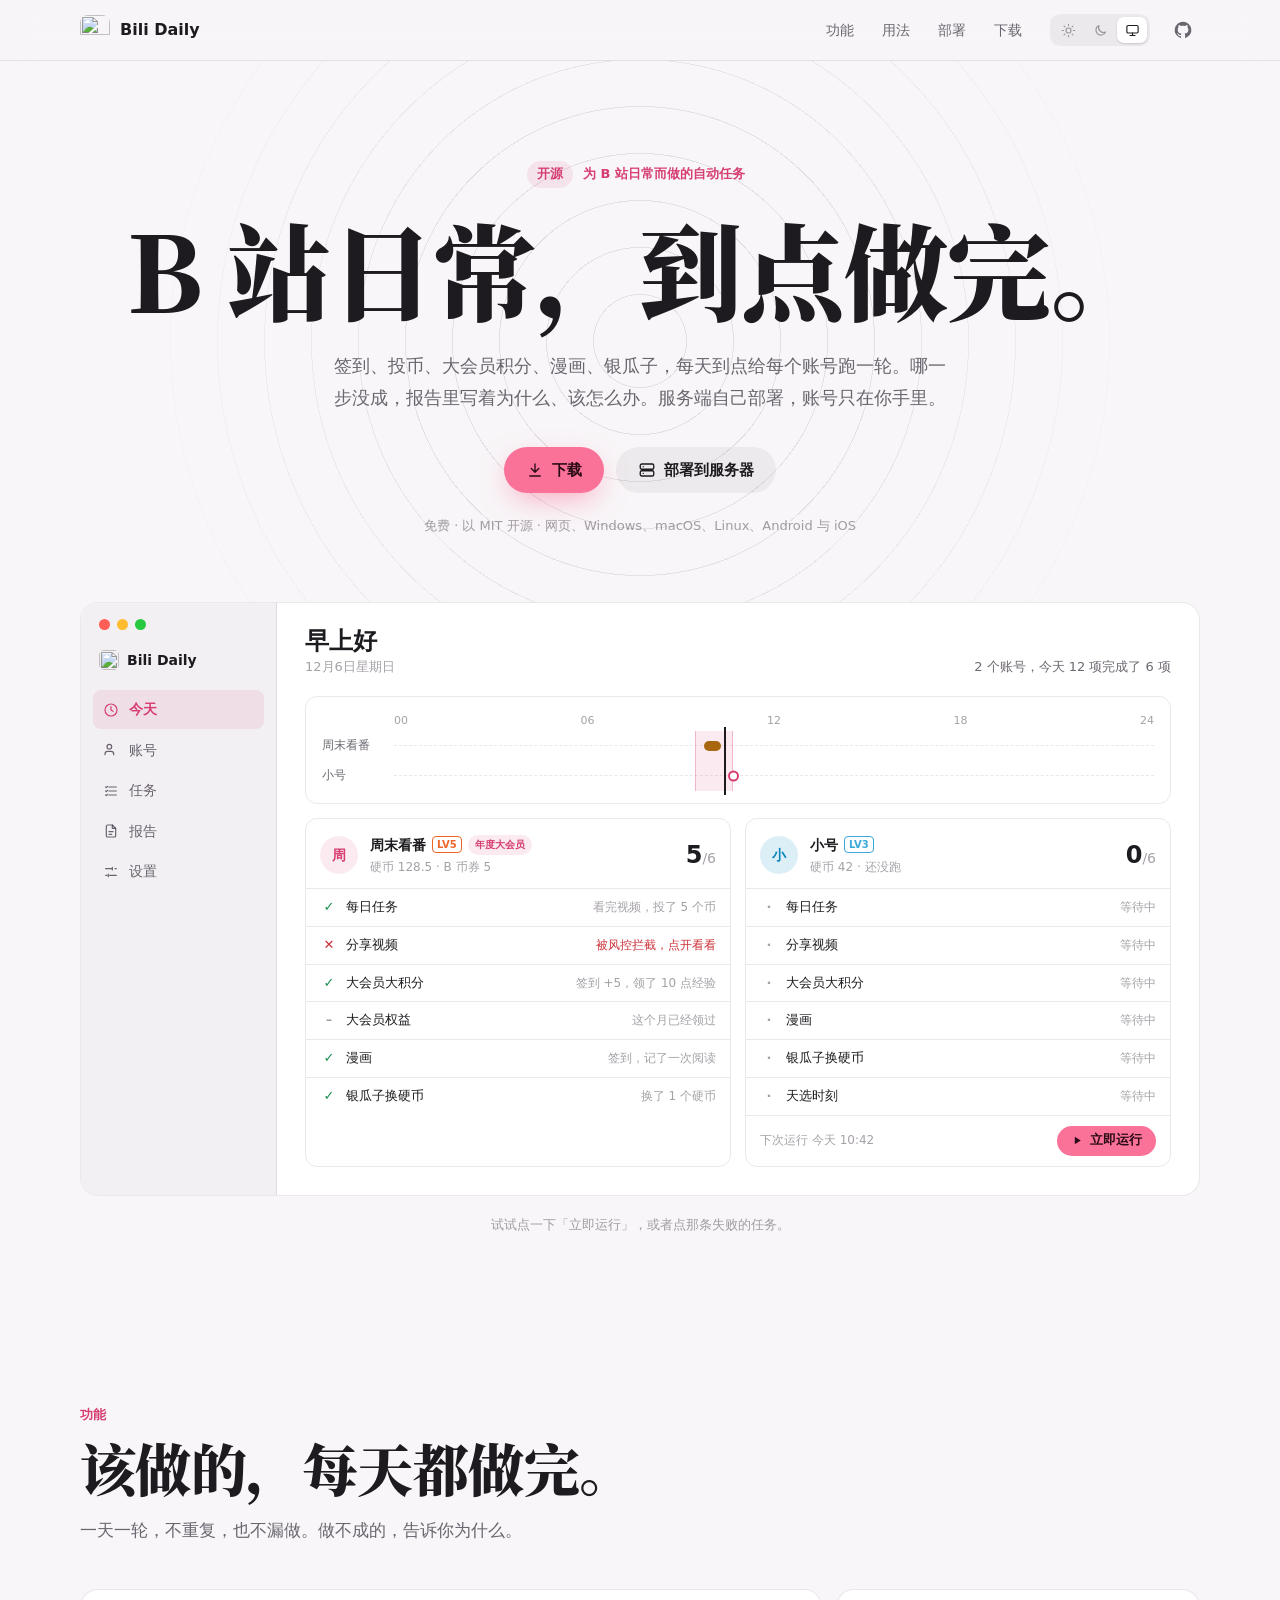
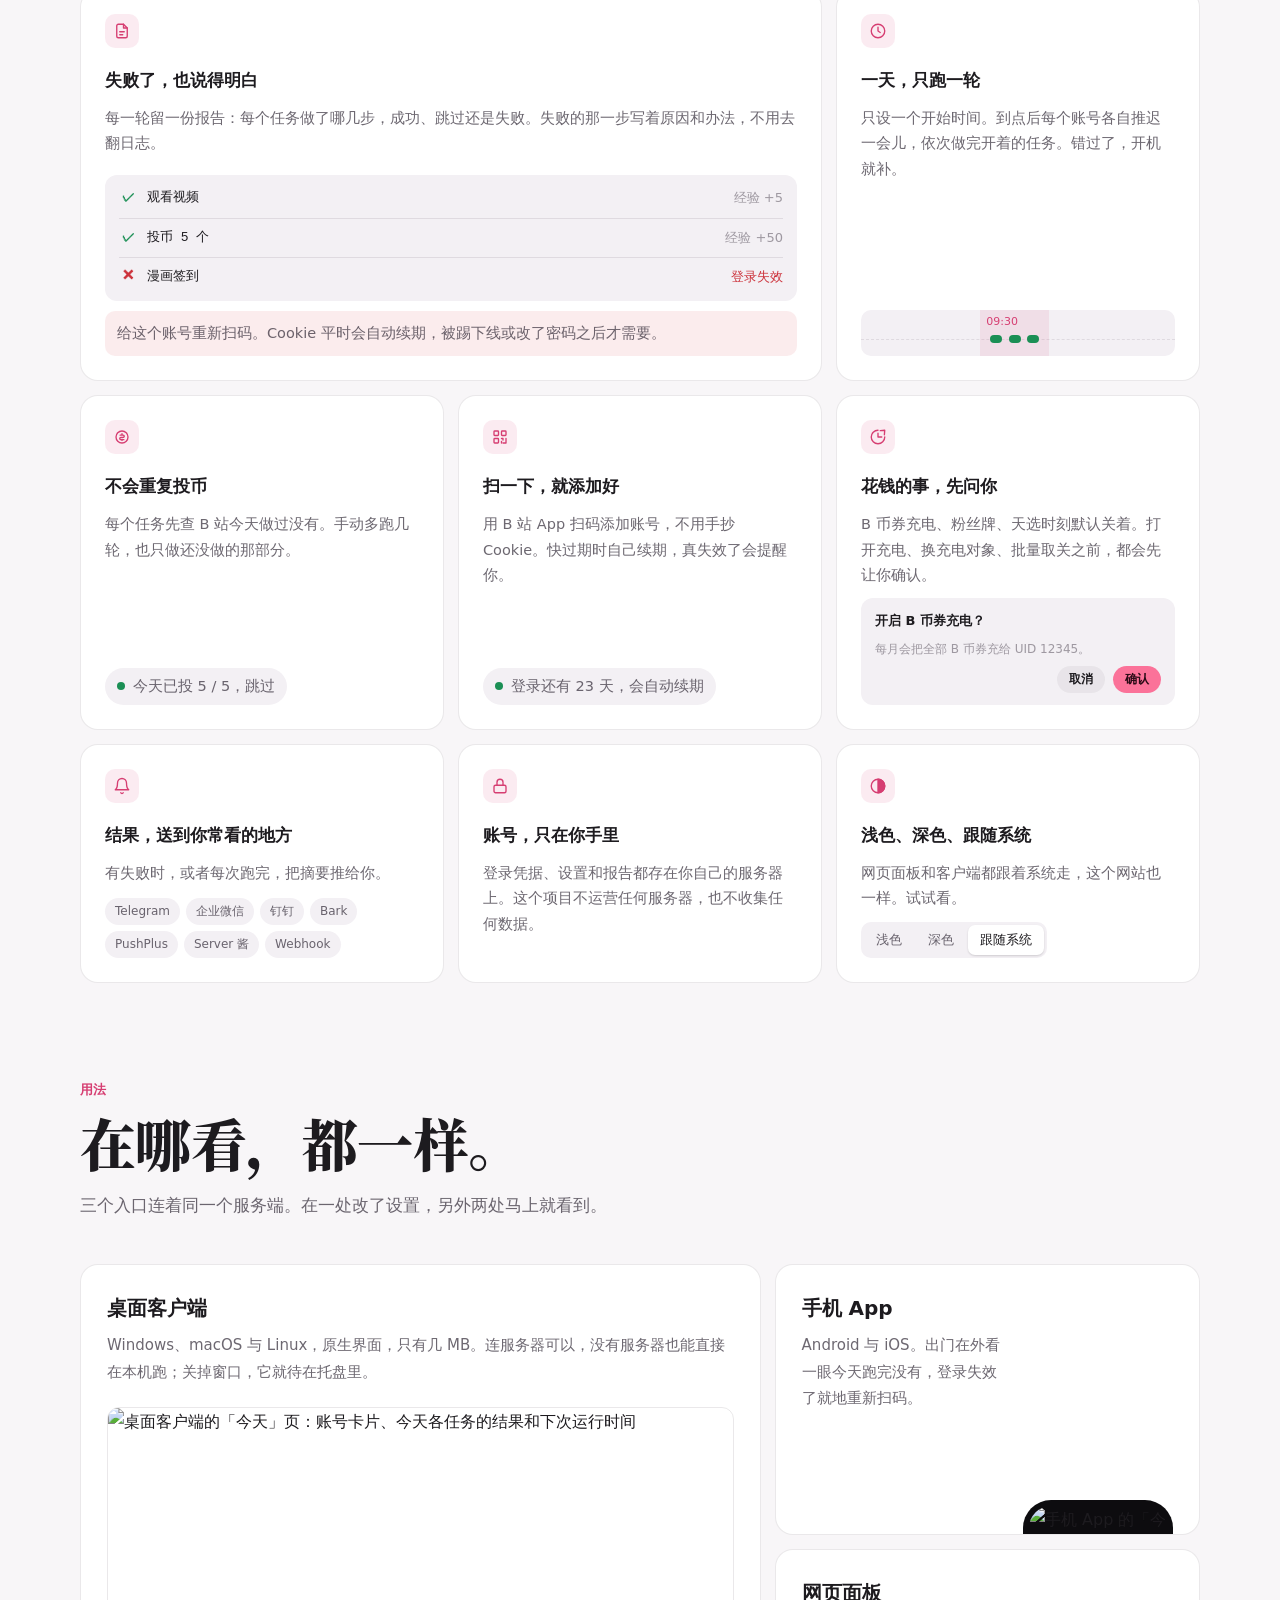
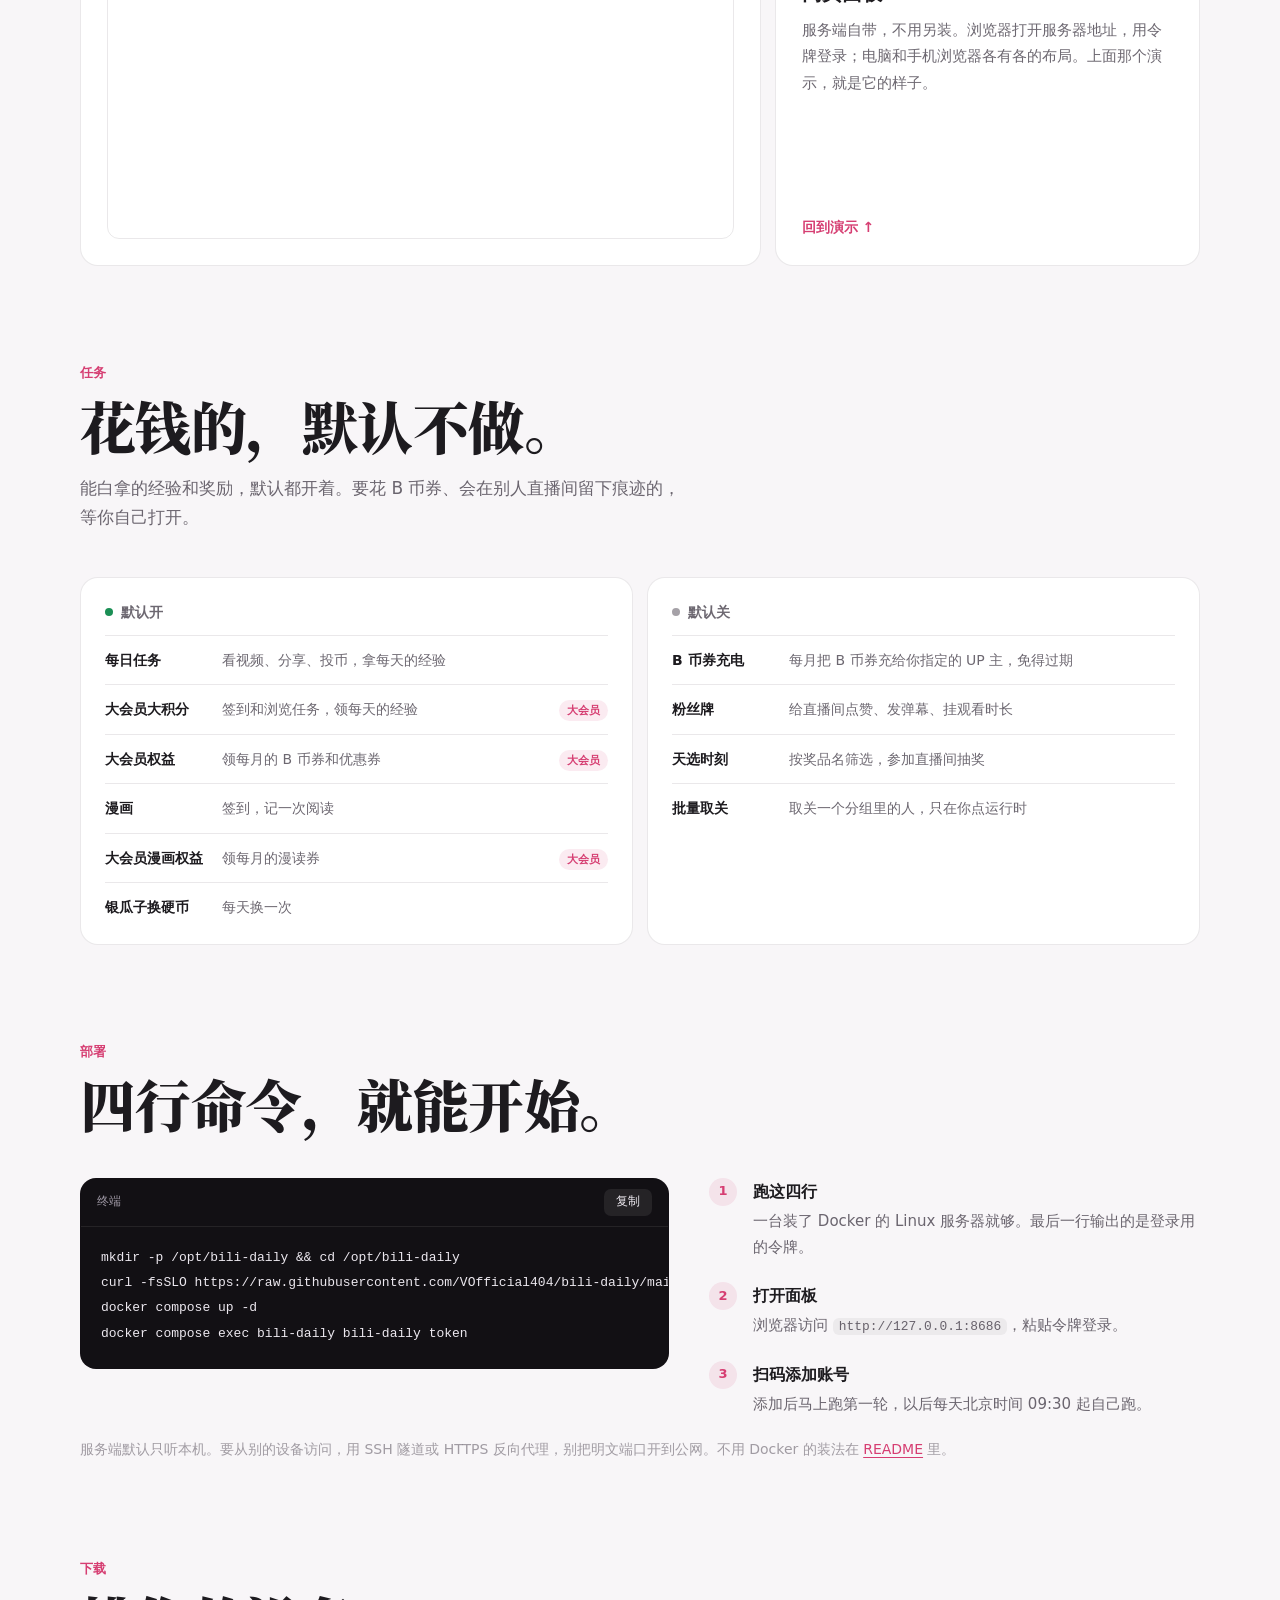
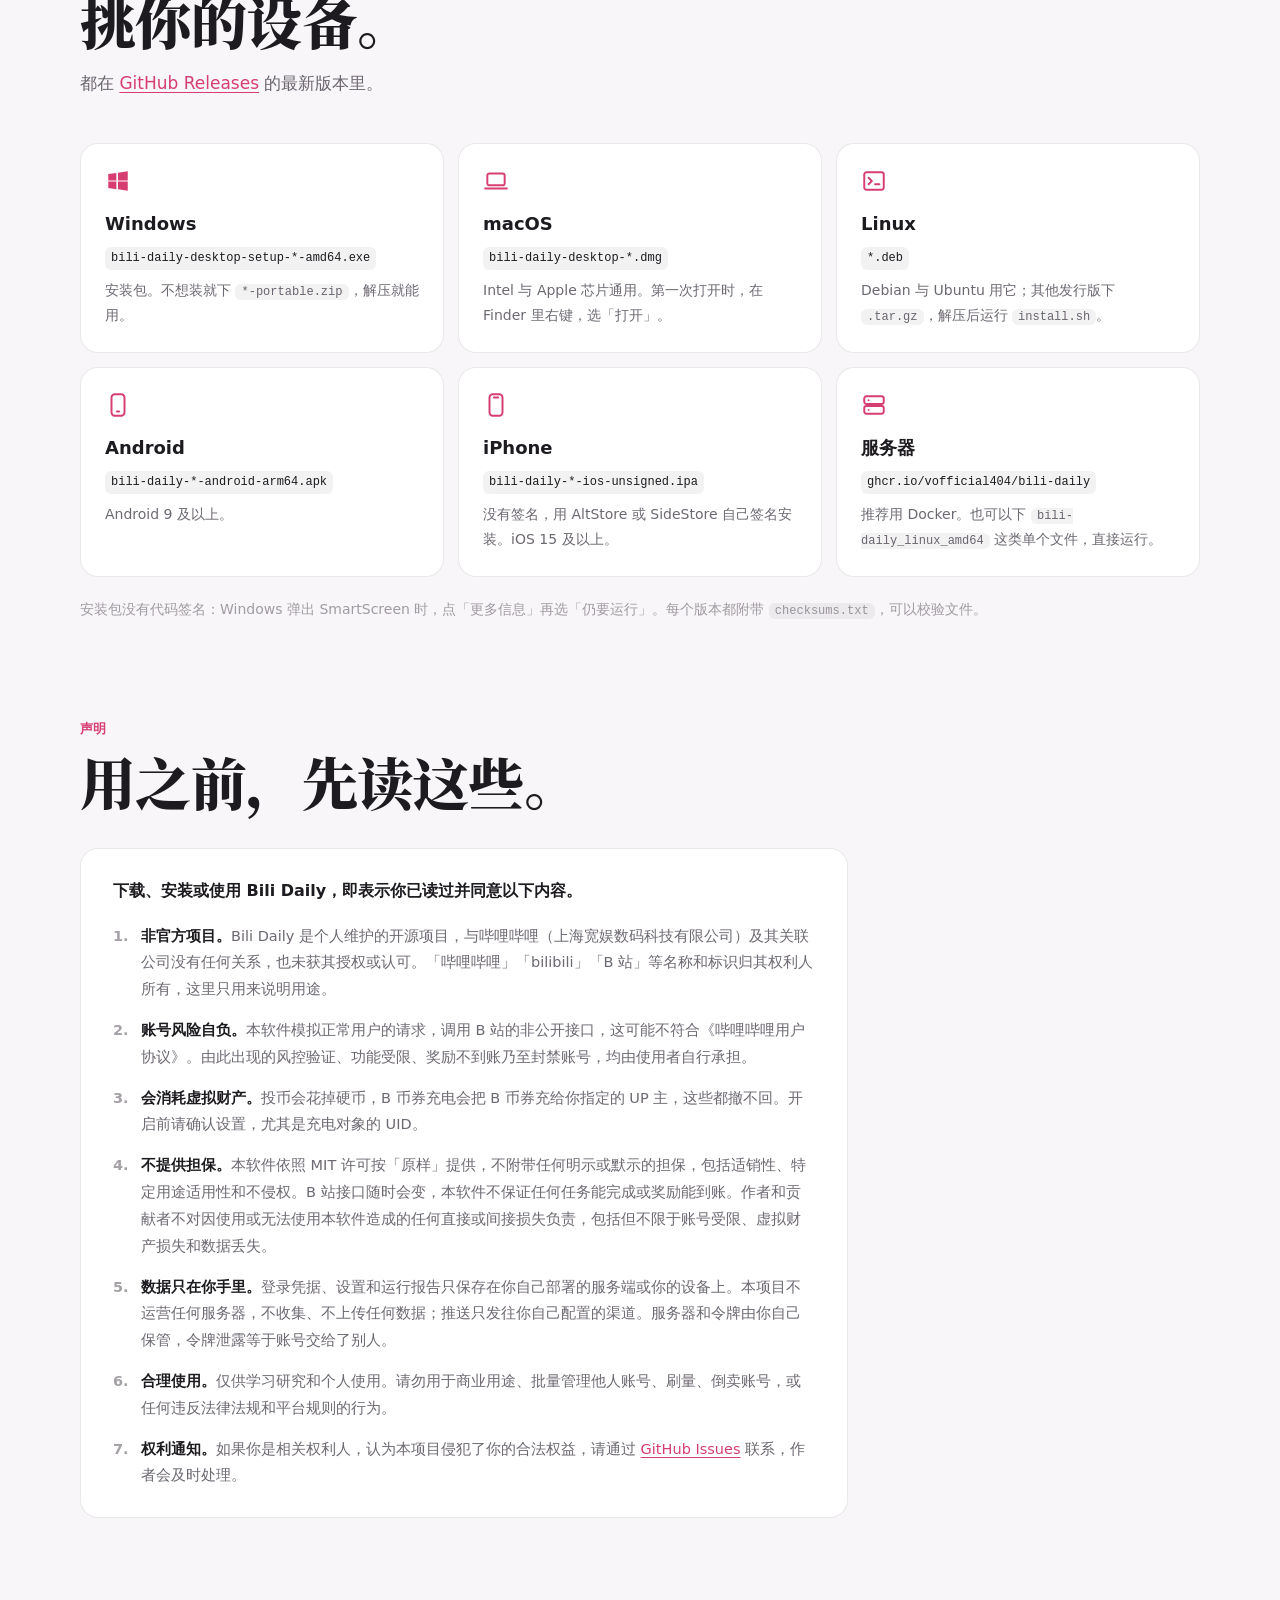
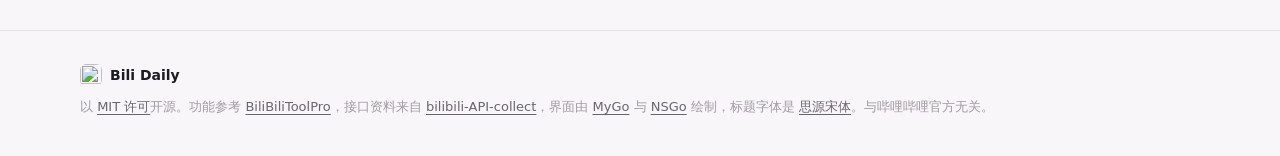
==== site/index.html @ ae435b55 "改名为 bili-daily：网页面板、手机端重做、client 共享包、项目主页 - 项目从 bili-tools 改名为 bili-daily（模块路径、命令、环境变量、应用标识） - 服务端自带" ====
<!doctype html>
<html lang="zh-CN">
<head>
<meta charset="utf-8">
<meta name="viewport" content="width=device-width, initial-scale=1, viewport-fit=cover">
<title>Bili Daily：B 站日常，到点做完</title>
<meta name="description" content="开源、自己部署的 B 站每日任务工具。签到、投币、大会员积分、漫画，到点给每个账号跑一轮；哪一步没成，报告里写着为什么、怎么办。">
<meta property="og:title" content="Bili Daily：B 站日常，到点做完">
<meta property="og:description" content="每天到点给每个账号跑一轮。哪一步没成，报告里写着为什么、怎么办。">
<meta property="og:type" content="website">
<meta name="theme-color" content="#141215">
<link rel="icon" href="icon.svg" type="image/svg+xml">
<link rel="preload" href="fonts/display.woff2" as="font" type="font/woff2" crossorigin>
<script src="theme.js"></script>
<link rel="stylesheet" href="style.css">
<script src="site.js" defer></script>
</head>
<body>

<header class="top">
  <div class="wrap top-inner">
    <a class="brand" href="#top" aria-label="Bili Daily 首页">
      <img src="icon.svg" width="30" height="30" alt="">
      <span>Bili Daily</span>
    </a>
    <nav class="top-nav" aria-label="页面">
      <a href="#features">功能</a>
      <a href="#ways">用法</a>
      <a href="#deploy">部署</a>
      <a href="#download">下载</a>
    </nav>
    <div class="theme" role="radiogroup" aria-label="外观">
      <button type="button" role="radio" data-theme-set="light" aria-label="浅色" title="浅色"><svg viewBox="0 0 24 24"><circle cx="12" cy="12" r="4"/><path d="M12 2v2M12 20v2M4.9 4.9l1.4 1.4M17.7 17.7l1.4 1.4M2 12h2M20 12h2M4.9 19.1l1.4-1.4M17.7 6.3l1.4-1.4"/></svg></button>
      <button type="button" role="radio" data-theme-set="dark" aria-label="深色" title="深色"><svg viewBox="0 0 24 24"><path d="M20 14.5A8 8 0 0 1 9.5 4a8 8 0 1 0 10.5 10.5Z"/></svg></button>
      <button type="button" role="radio" data-theme-set="system" aria-label="跟随系统" title="跟随系统"><svg viewBox="0 0 24 24"><rect x="3" y="4" width="18" height="12" rx="2"/><path d="M8 20h8M12 16v4"/></svg></button>
    </div>
    <a class="gh" href="https://github.com/VOfficial404/bili-daily" aria-label="GitHub 上的源代码" title="GitHub">
      <svg viewBox="0 0 24 24" aria-hidden="true"><path d="M12 2a10 10 0 0 0-3.16 19.49c.5.09.68-.22.68-.48v-1.7c-2.78.6-3.37-1.34-3.37-1.34-.45-1.16-1.11-1.47-1.11-1.47-.91-.62.07-.6.07-.6 1 .07 1.53 1.03 1.53 1.03.9 1.52 2.34 1.08 2.91.83.09-.65.35-1.08.63-1.33-2.22-.25-4.55-1.11-4.55-4.94 0-1.09.39-1.98 1.03-2.68-.1-.25-.45-1.27.1-2.64 0 0 .84-.27 2.75 1.02a9.56 9.56 0 0 1 5 0c1.91-1.29 2.75-1.02 2.75-1.02.55 1.37.2 2.39.1 2.64.64.7 1.03 1.59 1.03 2.68 0 3.84-2.34 4.68-4.57 4.93.36.31.68.92.68 1.85v2.74c0 .27.18.58.69.48A10 10 0 0 0 12 2Z"/></svg>
    </a>
  </div>
</header>

<main id="top">

<section class="hero">
  <div class="rings" aria-hidden="true"></div>
  <div class="wrap hero-inner">
    <p class="badge"><span>开源</span>为 B 站日常而做的自动任务</p>
    <h1 class="display"><span>B 站日常，</span><span>到点做完。</span></h1>
    <p class="lead">签到、投币、大会员积分、漫画、银瓜子，每天到点给每个账号跑一轮。哪一步没成，报告里写着为什么、该怎么办。服务端自己部署，账号只在你手里。</p>
    <div class="cta">
      <a class="btn btn-primary" href="#download"><svg viewBox="0 0 24 24" aria-hidden="true"><path d="M12 4v11M7 10l5 5 5-5M5 20h14"/></svg>下载</a>
      <a class="btn" href="#deploy"><svg viewBox="0 0 24 24" aria-hidden="true"><rect x="3" y="4" width="18" height="7" rx="2"/><rect x="3" y="13" width="18" height="7" rx="2"/><path d="M7 7.5h.01M7 16.5h.01"/></svg>部署到服务器</a>
    </div>
    <p class="fine">免费 · 以 MIT 开源 · 网页、Windows、macOS、Linux、Android 与 iOS</p>
  </div>

  <div class="wrap">
    <div class="window" id="demo" aria-label="网页面板的可操作演示">
      <aside class="win-side">
        <div class="win-dots" aria-hidden="true"><i></i><i></i><i></i></div>
        <p class="win-brand"><img src="icon.svg" width="20" height="20" alt="">Bili Daily</p>
        <ul class="win-nav" aria-hidden="true">
          <li class="on"><svg viewBox="0 0 24 24"><circle cx="12" cy="12" r="9"/><path d="M12 7v5l3 2"/></svg>今天</li>
          <li><svg viewBox="0 0 24 24"><circle cx="9.5" cy="7" r="3.5"/><path d="M3 19v-1a4 4 0 0 1 4-4h5a4 4 0 0 1 4 4v1"/></svg>账号</li>
          <li><svg viewBox="0 0 24 24"><path d="M9 6h11M9 12h11M9 18h11M4 6l1 1 2-2M4 12l1 1 2-2M4 18l1 1 2-2"/></svg>任务</li>
          <li><svg viewBox="0 0 24 24"><path d="M14 3H7a2 2 0 0 0-2 2v14a2 2 0 0 0 2 2h10a2 2 0 0 0 2-2V8z"/><path d="M14 3v5h5M9 13h6M9 17h4"/></svg>报告</li>
          <li><svg viewBox="0 0 24 24"><path d="M4 7h10M18 7h2M4 17h2M10 17h10M14 5v4M8 15v4"/></svg>设置</li>
        </ul>
      </aside>
      <div class="win-main">
        <header class="win-head">
          <div>
            <p class="win-hello" data-greeting>下午好</p>
            <p class="win-date" data-today>今天</p>
          </div>
          <p class="win-sum" data-summary>2 个账号，今天 12 项完成了 6 项</p>
        </header>

        <div class="win-tl" aria-hidden="true">
          <div class="tlx-hours"><span>00</span><span>06</span><span>12</span><span>18</span><span>24</span></div>
          <div class="tlx-track">
            <div class="tlx-window"></div>
            <div class="tlx-lane"><b>周末看番</b><i class="tlx-run is-partial" style="--at:40.8;--len:2.2"></i></div>
            <div class="tlx-lane"><b>小号</b><i class="tlx-next" data-tl-next style="--at:44.6"></i><i class="tlx-run is-ok" data-tl-run hidden style="--at:43.2;--len:1.6"></i></div>
            <div class="tlx-now" style="--at:43.4"></div>
          </div>
        </div>

        <div class="win-cards">
          <article class="acc">
            <header class="acc-head">
              <span class="acc-ava">周</span>
              <div class="acc-who"><p>周末看番 <em class="lv lv5">LV5</em> <em class="vip">年度大会员</em></p><p class="acc-meta">硬币 128.5 · B 币券 5</p></div>
              <p class="acc-count"><b>5</b>/6</p>
            </header>
            <ul class="rows">
              <li class="is-ok"><span class="g">✓</span>每日任务<span class="note">看完视频，投了 5 个币</span></li>
              <li class="is-failed"><button type="button" class="row-btn" data-open-report><span class="g">✕</span>分享视频<span class="note">被风控拦截，点开看看</span></button></li>
              <li class="is-ok"><span class="g">✓</span>大会员大积分<span class="note">签到 +5，领了 10 点经验</span></li>
              <li class="is-skip"><span class="g">–</span>大会员权益<span class="note">这个月已经领过</span></li>
              <li class="is-ok"><span class="g">✓</span>漫画<span class="note">签到，记了一次阅读</span></li>
              <li class="is-ok"><span class="g">✓</span>银瓜子换硬币<span class="note">换了 1 个硬币</span></li>
            </ul>
          </article>

          <article class="acc" data-acc2>
            <header class="acc-head">
              <span class="acc-ava alt">小</span>
              <div class="acc-who"><p>小号 <em class="lv lv3">LV3</em></p><p class="acc-meta">硬币 42 · 还没跑</p></div>
              <p class="acc-count"><b data-count2>0</b>/6</p>
            </header>
            <ul class="rows" data-rows2>
              <li><span class="g">·</span>每日任务<span class="note" data-note="看完视频，投了 5 个币">等待中</span></li>
              <li><span class="g">·</span>分享视频<span class="note" data-note="经验 +5">等待中</span></li>
              <li><span class="g">·</span>大会员大积分<span class="note" data-skip data-note="不是大会员，不用做">等待中</span></li>
              <li><span class="g">·</span>漫画<span class="note" data-note="签到，记了一次阅读">等待中</span></li>
              <li><span class="g">·</span>银瓜子换硬币<span class="note" data-skip data-note="银瓜子不够 700">等待中</span></li>
              <li><span class="g">·</span>天选时刻<span class="note" data-note="参加了 3 场，没中">等待中</span></li>
            </ul>
            <footer class="acc-foot">
              <span data-foot2>下次运行 今天 10:42</span>
              <button type="button" class="run" data-run2><svg viewBox="0 0 24 24" aria-hidden="true"><path d="M7 5v14l11-7z"/></svg>立即运行</button>
            </footer>
          </article>
        </div>

        <div class="sheet" data-sheet hidden role="dialog" aria-label="分享视频的报告">
          <header><span class="g bad">✕</span><b>分享视频</b><span class="sheet-tag">失败</span><button type="button" class="x" data-close-report aria-label="关闭">×</button></header>
          <p class="sheet-step">分享 BV1xx411c7mD：B 站返回 <code>-352</code></p>
          <div class="sheet-why"><b>被风控拦截</b><p>过几小时再试。经常出现的话，在设置里把请求节奏调成「慢」，或者换一个出口 IP。</p></div>
        </div>
      </div>
    </div>
    <p class="demo-hint" data-hint>试试点一下「立即运行」，或者点那条失败的任务。</p>
  </div>
</section>

<section id="features" class="sec wrap">
  <p class="eyebrow">功能</p>
  <h2 class="display">该做的，每天都做完。</h2>
  <p class="sec-lead">一天一轮，不重复，也不漏做。做不成的，告诉你为什么。</p>

  <div class="bento">
    <article class="cell span2">
      <span class="ico"><svg viewBox="0 0 24 24"><path d="M14 3H7a2 2 0 0 0-2 2v14a2 2 0 0 0 2 2h10a2 2 0 0 0 2-2V8z"/><path d="M14 3v5h5M9 13h6M9 17h4"/></svg></span>
      <h3>失败了，也说得明白</h3>
      <p>每一轮留一份报告：每个任务做了哪几步，成功、跳过还是失败。失败的那一步写着原因和办法，不用去翻日志。</p>
      <ol class="mini-steps">
        <li class="is-ok"><span class="g">✓</span>观看视频<span>经验 +5</span></li>
        <li class="is-ok"><span class="g">✓</span>投币 5 个<span>经验 +50</span></li>
        <li class="is-failed"><span class="g">✕</span>漫画签到<span>登录失效</span></li>
      </ol>
      <p class="mini-why">给这个账号重新扫码。Cookie 平时会自动续期，被踢下线或改了密码之后才需要。</p>
    </article>

    <article class="cell">
      <span class="ico"><svg viewBox="0 0 24 24"><circle cx="12" cy="12" r="9"/><path d="M12 7v5l3 2"/></svg></span>
      <h3>一天，只跑一轮</h3>
      <p>只设一个开始时间。到点后每个账号各自推迟一会儿，依次做完开着的任务。错过了，开机就补。</p>
      <div class="mini-tl" aria-hidden="true"><i class="w"></i><i class="r" style="--at:41"></i><i class="r" style="--at:47"></i><i class="r" style="--at:53"></i><span>09:30</span></div>
    </article>

    <article class="cell">
      <span class="ico"><svg viewBox="0 0 24 24"><circle cx="12" cy="12" r="8"/><path d="M9.5 9.5h4a1.5 1.5 0 0 1 0 3h-3a1.5 1.5 0 0 0 0 3h4M12 7.5v1.5M12 15v1.5"/></svg></span>
      <h3>不会重复投币</h3>
      <p>每个任务先查 B 站今天做过没有。手动多跑几轮，也只做还没做的那部分。</p>
      <p class="mini-chip"><span class="dot ok"></span>今天已投 5 / 5，跳过</p>
    </article>

    <article class="cell">
      <span class="ico"><svg viewBox="0 0 24 24"><rect x="4" y="4" width="6" height="6" rx="1"/><rect x="14" y="4" width="6" height="6" rx="1"/><rect x="4" y="14" width="6" height="6" rx="1"/><path d="M14 14h2v2M20 14v6h-4M14 18v2"/></svg></span>
      <h3>扫一下，就添加好</h3>
      <p>用 B 站 App 扫码添加账号，不用手抄 Cookie。快过期时自己续期，真失效了会提醒你。</p>
      <p class="mini-chip"><span class="dot ok"></span>登录还有 23 天，会自动续期</p>
    </article>

    <article class="cell">
      <span class="ico"><svg viewBox="0 0 24 24"><path d="M12 3a9 9 0 1 0 9 9"/><path d="M12 7v5h5"/><path d="M15 3.5 21 3l-.5 6"/></svg></span>
      <h3>花钱的事，先问你</h3>
      <p>B 币券充电、粉丝牌、天选时刻默认关着。打开充电、换充电对象、批量取关之前，都会先让你确认。</p>
      <div class="mini-confirm"><b>开启 B 币券充电？</b><span>每月会把全部 B 币券充给 UID 12345。</span><i>取消</i><i class="y">确认</i></div>
    </article>

    <article class="cell">
      <span class="ico"><svg viewBox="0 0 24 24"><path d="M6 8a6 6 0 0 1 12 0c0 7 3 9 3 9H3s3-2 3-9M10.3 21a1.94 1.94 0 0 0 3.4 0"/></svg></span>
      <h3>结果，送到你常看的地方</h3>
      <p>有失败时，或者每次跑完，把摘要推给你。</p>
      <p class="mini-tags"><span>Telegram</span><span>企业微信</span><span>钉钉</span><span>Bark</span><span>PushPlus</span><span>Server 酱</span><span>Webhook</span></p>
    </article>

    <article class="cell">
      <span class="ico"><svg viewBox="0 0 24 24"><rect x="4" y="11" width="16" height="10" rx="2"/><path d="M8 11V7a4 4 0 0 1 8 0v4"/></svg></span>
      <h3>账号，只在你手里</h3>
      <p>登录凭据、设置和报告都存在你自己的服务器上。这个项目不运营任何服务器，也不收集任何数据。</p>
    </article>

    <article class="cell">
      <span class="ico"><svg viewBox="0 0 24 24"><circle cx="12" cy="12" r="9"/><path d="M12 3v18a9 9 0 0 0 0-18Z" fill="currentColor"/></svg></span>
      <h3>浅色、深色、跟随系统</h3>
      <p>网页面板和客户端都跟着系统走，这个网站也一样。试试看。</p>
      <div class="mini-theme" role="radiogroup" aria-label="外观">
        <button type="button" role="radio" data-theme-set="light">浅色</button>
        <button type="button" role="radio" data-theme-set="dark">深色</button>
        <button type="button" role="radio" data-theme-set="system">跟随系统</button>
      </div>
    </article>
  </div>
</section>

<section id="ways" class="sec wrap">
  <p class="eyebrow">用法</p>
  <h2 class="display">在哪看，都一样。</h2>
  <p class="sec-lead">三个入口连着同一个服务端。在一处改了设置，另外两处马上就看到。</p>

  <div class="ways">
    <article class="way way-desk">
      <div class="way-text">
        <h3>桌面客户端</h3>
        <p>Windows、macOS 与 Linux，原生界面，只有几 MB。连服务器可以，没有服务器也能直接在本机跑；关掉窗口，它就待在托盘里。</p>
      </div>
      <img class="shot" src="images/desktop.png" width="1104" height="761" loading="lazy" alt="桌面客户端的「今天」页：账号卡片、今天各任务的结果和下次运行时间">
    </article>
    <article class="way way-phone">
      <div class="way-text">
        <h3>手机 App</h3>
        <p>Android 与 iOS。出门在外看一眼今天跑完没有，登录失效了就地重新扫码。</p>
      </div>
      <div class="phone"><img src="images/mobile.jpg" loading="lazy" alt="手机 App 的「今天」页"></div>
    </article>
    <article class="way way-web">
      <div class="way-text">
        <h3>网页面板</h3>
        <p>服务端自带，不用另装。浏览器打开服务器地址，用令牌登录；电脑和手机浏览器各有各的布局。上面那个演示，就是它的样子。</p>
      </div>
      <a class="way-link" href="#top">回到演示 ↑</a>
    </article>
  </div>
</section>

<section id="tasks" class="sec wrap">
  <p class="eyebrow">任务</p>
  <h2 class="display">花钱的，默认不做。</h2>
  <p class="sec-lead">能白拿的经验和奖励，默认都开着。要花 B 币券、会在别人直播间留下痕迹的，等你自己打开。</p>
  <div class="tasks">
    <div class="task-col">
      <h3><span class="dot ok"></span>默认开</h3>
      <ul>
        <li><b>每日任务</b>看视频、分享、投币，拿每天的经验</li>
        <li><b>大会员大积分</b>签到和浏览任务，领每天的经验<em>大会员</em></li>
        <li><b>大会员权益</b>领每月的 B 币券和优惠券<em>大会员</em></li>
        <li><b>漫画</b>签到，记一次阅读</li>
        <li><b>大会员漫画权益</b>领每月的漫读券<em>大会员</em></li>
        <li><b>银瓜子换硬币</b>每天换一次</li>
      </ul>
    </div>
    <div class="task-col">
      <h3><span class="dot off"></span>默认关</h3>
      <ul>
        <li><b>B 币券充电</b>每月把 B 币券充给你指定的 UP 主，免得过期</li>
        <li><b>粉丝牌</b>给直播间点赞、发弹幕、挂观看时长</li>
        <li><b>天选时刻</b>按奖品名筛选，参加直播间抽奖</li>
        <li><b>批量取关</b>取关一个分组里的人，只在你点运行时</li>
      </ul>
    </div>
  </div>
</section>

<section id="deploy" class="sec wrap">
  <p class="eyebrow">部署</p>
  <h2 class="display">四行命令，就能开始。</h2>
  <div class="deploy">
    <div class="code">
      <div class="code-bar"><span>终端</span><button type="button" class="copy" data-copy="cmd">复制</button></div>
<pre id="cmd"><code>mkdir -p /opt/bili-daily &amp;&amp; cd /opt/bili-daily
curl -fsSLO https://raw.githubusercontent.com/VOfficial404/bili-daily/main/compose.yaml
docker compose up -d
docker compose exec bili-daily bili-daily token</code></pre>
    </div>
    <ol class="howto">
      <li><b>跑这四行</b>一台装了 Docker 的 Linux 服务器就够。最后一行输出的是登录用的令牌。</li>
      <li><b>打开面板</b>浏览器访问 <code>http://127.0.0.1:8686</code>，粘贴令牌登录。</li>
      <li><b>扫码添加账号</b>添加后马上跑第一轮，以后每天北京时间 09:30 起自己跑。</li>
    </ol>
  </div>
  <p class="note">服务端默认只听本机。要从别的设备访问，用 SSH 隧道或 HTTPS 反向代理，别把明文端口开到公网。不用 Docker 的装法在 <a href="https://github.com/VOfficial404/bili-daily#四行命令就能开始">README</a> 里。</p>
</section>

<section id="download" class="sec wrap">
  <p class="eyebrow">下载</p>
  <h2 class="display">挑你的设备。</h2>
  <p class="sec-lead">都在 <a href="https://github.com/VOfficial404/bili-daily/releases/latest">GitHub Releases</a> 的最新版本里。</p>
  <div class="dl-grid">
    <a class="dl" href="https://github.com/VOfficial404/bili-daily/releases/latest">
      <svg viewBox="0 0 24 24" aria-hidden="true"><path d="M3 5.5 10.5 4.5v7H3zM12 4.3 21 3v8.5h-9zM3 12.5h7.5v7L3 18.5zM12 12.5h9V21l-9-1.3z" fill="currentColor" stroke="none"/></svg>
      <h3>Windows</h3><code>bili-daily-desktop-setup-*-amd64.exe</code>
      <p>安装包。不想装就下 <code>*-portable.zip</code>，解压就能用。</p>
    </a>
    <a class="dl" href="https://github.com/VOfficial404/bili-daily/releases/latest">
      <svg viewBox="0 0 24 24" aria-hidden="true"><rect x="4" y="5" width="16" height="11" rx="2"/><path d="M2 19h20"/></svg>
      <h3>macOS</h3><code>bili-daily-desktop-*.dmg</code>
      <p>Intel 与 Apple 芯片通用。第一次打开时，在 Finder 里右键，选「打开」。</p>
    </a>
    <a class="dl" href="https://github.com/VOfficial404/bili-daily/releases/latest">
      <svg viewBox="0 0 24 24" aria-hidden="true"><rect x="3" y="4" width="18" height="16" rx="2"/><path d="m7 9 3 3-3 3M13 15h4"/></svg>
      <h3>Linux</h3><code>*.deb</code>
      <p>Debian 与 Ubuntu 用它；其他发行版下 <code>.tar.gz</code>，解压后运行 <code>install.sh</code>。</p>
    </a>
    <a class="dl" href="https://github.com/VOfficial404/bili-daily/releases/latest">
      <svg viewBox="0 0 24 24" aria-hidden="true"><rect x="6" y="2" width="12" height="20" rx="3"/><path d="M11 18h2"/></svg>
      <h3>Android</h3><code>bili-daily-*-android-arm64.apk</code>
      <p>Android 9 及以上。</p>
    </a>
    <a class="dl" href="https://github.com/VOfficial404/bili-daily/releases/latest">
      <svg viewBox="0 0 24 24" aria-hidden="true"><rect x="6" y="2" width="12" height="20" rx="3"/><path d="M10 5h4"/></svg>
      <h3>iPhone</h3><code>bili-daily-*-ios-unsigned.ipa</code>
      <p>没有签名，用 AltStore 或 SideStore 自己签名安装。iOS 15 及以上。</p>
    </a>
    <a class="dl" href="#deploy">
      <svg viewBox="0 0 24 24" aria-hidden="true"><rect x="3" y="4" width="18" height="7" rx="2"/><rect x="3" y="13" width="18" height="7" rx="2"/><path d="M7 7.5h.01M7 16.5h.01"/></svg>
      <h3>服务器</h3><code>ghcr.io/vofficial404/bili-daily</code>
      <p>推荐用 Docker。也可以下 <code>bili-daily_linux_amd64</code> 这类单个文件，直接运行。</p>
    </a>
  </div>
  <p class="note">安装包没有代码签名：Windows 弹出 SmartScreen 时，点「更多信息」再选「仍要运行」。每个版本都附带 <code>checksums.txt</code>，可以校验文件。</p>
</section>

<section id="disclaimer" class="sec wrap">
  <p class="eyebrow">声明</p>
  <h2 class="display">用之前，先读这些。</h2>
  <div class="terms">
    <p class="terms-lead">下载、安装或使用 Bili Daily，即表示你已读过并同意以下内容。</p>
    <ol>
      <li><b>非官方项目。</b>Bili Daily 是个人维护的开源项目，与哔哩哔哩（上海宽娱数码科技有限公司）及其关联公司没有任何关系，也未获其授权或认可。「哔哩哔哩」「bilibili」「B 站」等名称和标识归其权利人所有，这里只用来说明用途。</li>
      <li><b>账号风险自负。</b>本软件模拟正常用户的请求，调用 B 站的非公开接口，这可能不符合《哔哩哔哩用户协议》。由此出现的风控验证、功能受限、奖励不到账乃至封禁账号，均由使用者自行承担。</li>
      <li><b>会消耗虚拟财产。</b>投币会花掉硬币，B 币券充电会把 B 币券充给你指定的 UP 主，这些都撤不回。开启前请确认设置，尤其是充电对象的 UID。</li>
      <li><b>不提供担保。</b>本软件依照 MIT 许可按「原样」提供，不附带任何明示或默示的担保，包括适销性、特定用途适用性和不侵权。B 站接口随时会变，本软件不保证任何任务能完成或奖励能到账。作者和贡献者不对因使用或无法使用本软件造成的任何直接或间接损失负责，包括但不限于账号受限、虚拟财产损失和数据丢失。</li>
      <li><b>数据只在你手里。</b>登录凭据、设置和运行报告只保存在你自己部署的服务端或你的设备上。本项目不运营任何服务器，不收集、不上传任何数据；推送只发往你自己配置的渠道。服务器和令牌由你自己保管，令牌泄露等于账号交给了别人。</li>
      <li><b>合理使用。</b>仅供学习研究和个人使用。请勿用于商业用途、批量管理他人账号、刷量、倒卖账号，或任何违反法律法规和平台规则的行为。</li>
      <li><b>权利通知。</b>如果你是相关权利人，认为本项目侵犯了你的合法权益，请通过 <a href="https://github.com/VOfficial404/bili-daily/issues">GitHub Issues</a> 联系，作者会及时处理。</li>
    </ol>
  </div>
</section>

</main>

<footer class="foot">
  <div class="wrap foot-inner">
    <p class="foot-brand"><img src="icon.svg" width="22" height="22" alt="">Bili Daily</p>
    <p>以 <a href="https://github.com/VOfficial404/bili-daily/blob/main/LICENSE">MIT 许可</a>开源。功能参考 <a href="https://github.com/RayWangQvQ/BiliBiliToolPro">BiliBiliToolPro</a>，接口资料来自 <a href="https://github.com/SocialSisterYi/bilibili-API-collect">bilibili-API-collect</a>，界面由 <a href="https://mygo.run">MyGo</a> 与 <a href="https://github.com/nsgo-dev/nsgo">NSGo</a> 绘制，标题字体是 <a href="https://github.com/notofonts/noto-cjk">思源宋体</a>。与哔哩哔哩官方无关。</p>
  </div>
</footer>

</body>
</html>
---- site/style.css ----
/* Bili Daily 项目主页。标题用思源宋体（只含页面用到的字），正文用系统字体。
   颜色用 light-dark()：跟随系统，或者由右上角的开关固定成浅色、深色。 */

@font-face {
  font-family: "Bili Display";
  src: url("fonts/display.woff2") format("woff2");
  font-weight: 900;
  font-display: swap;
}

:root {
  color-scheme: light dark;
  --paper: light-dark(#f8f6f8, #141215);
  --paper-2: light-dark(#f0edf1, #1a171b);
  --raised: light-dark(#ffffff, #201c21);
  --sunk: light-dark(#f3f0f4, #18151a);
  --ink: light-dark(#1d1b1f, #f5f3f6);
  --ink-2: light-dark(rgba(40, 32, 46, 0.68), rgba(240, 232, 244, 0.64));
  --ink-3: light-dark(rgba(40, 32, 46, 0.42), rgba(240, 232, 244, 0.36));
  --line: light-dark(rgba(30, 10, 30, 0.09), rgba(255, 240, 255, 0.08));
  --hover: light-dark(rgba(30, 10, 30, 0.05), rgba(255, 240, 255, 0.06));
  --pink: #fb7299;
  --accent: light-dark(#d63e72, #fb7299);
  --accent-soft: light-dark(rgba(214, 62, 114, 0.1), rgba(251, 114, 153, 0.14));
  --on-pink: #2a0b16;
  --ok: light-dark(#1b8f55, #4cc38a);
  --warn: light-dark(#a8670f, #e3a94b);
  --danger: light-dark(#cc313a, #f47171);
  --blue: light-dark(#0a86bb, #3fbdf0);
  --shadow: light-dark(0 1px 2px rgba(40, 20, 40, 0.05), 0 0 0 1px rgba(255, 255, 255, 0.02)),
    light-dark(0 30px 60px -30px rgba(80, 30, 60, 0.25), 0 30px 80px -30px rgba(0, 0, 0, 0.7));
  --display: "Bili Display", "Noto Serif SC", "Source Han Serif SC", "Songti SC", STSong, Georgia, serif;
  --font: -apple-system, BlinkMacSystemFont, "PingFang SC", "Hiragino Sans GB", "Microsoft YaHei UI", "Microsoft YaHei", "Segoe UI", system-ui, sans-serif;
  --mono: ui-monospace, "Cascadia Mono", "SF Mono", Consolas, monospace;
}
:root[data-theme="light"] { color-scheme: light; }
:root[data-theme="dark"] { color-scheme: dark; }

* { box-sizing: border-box; }
html { scroll-behavior: smooth; scroll-padding-top: 72px; -webkit-text-size-adjust: 100%; }
@media (prefers-reduced-motion: reduce) { html { scroll-behavior: auto; } }
body { margin: 0; background: var(--paper); color: var(--ink); font: 16px/1.75 var(--font); font-variant-numeric: tabular-nums; }
h1, h2, h3, p, ol, ul, figure { margin: 0; }
ol, ul { padding: 0; list-style: none; }
a { color: var(--accent); text-underline-offset: 3px; }
img { display: block; max-width: 100%; height: auto; }
button { font: inherit; color: inherit; }
code { font-family: var(--mono); font-size: 0.86em; background: var(--hover); padding: 1px 6px; border-radius: 6px; overflow-wrap: anywhere; }
svg { width: 18px; height: 18px; flex: none; fill: none; stroke: currentColor; stroke-width: 1.8; stroke-linecap: round; stroke-linejoin: round; }
:focus-visible { outline: 2px solid var(--accent); outline-offset: 3px; border-radius: 6px; }

.wrap { width: min(1120px, 100% - 48px); margin-inline: auto; }
@media (max-width: 640px) { .wrap { width: calc(100% - 32px); } }

.display { font-family: var(--display); font-weight: 900; letter-spacing: -0.01em; line-height: 1.08; }

/* 顶栏 */
.top { position: sticky; top: 0; z-index: 20; background: color-mix(in srgb, var(--paper) 80%, transparent); backdrop-filter: blur(16px) saturate(1.4); -webkit-backdrop-filter: blur(16px) saturate(1.4); border-bottom: 1px solid var(--line); }
.top-inner { height: 60px; display: flex; align-items: center; gap: 16px; }
.brand { display: flex; align-items: center; gap: 10px; color: var(--ink); text-decoration: none; font-weight: 700; font-size: 16px; margin-right: auto; }
.brand img { border-radius: 8px; }
.top-nav { display: flex; gap: 4px; }
.top-nav a { color: var(--ink-2); text-decoration: none; font-size: 14px; padding: 6px 12px; border-radius: 8px; }
.top-nav a:hover { color: var(--ink); background: var(--hover); }
.theme { display: flex; gap: 2px; padding: 3px; border-radius: 10px; background: var(--hover); }
.theme button { width: 30px; height: 26px; display: grid; place-items: center; border: 0; border-radius: 7px; background: none; color: var(--ink-3); cursor: pointer; }
.theme button svg { width: 15px; height: 15px; }
.theme button[aria-checked="true"] { background: var(--raised); color: var(--ink); box-shadow: 0 1px 2px rgba(0, 0, 0, 0.15); }
.gh { display: grid; place-items: center; width: 34px; height: 34px; border-radius: 9px; color: var(--ink-2); }
.gh:hover { color: var(--ink); background: var(--hover); }
.gh svg { width: 20px; height: 20px; fill: currentColor; stroke: none; }
@media (max-width: 760px) { .top-nav { display: none; } }

/* 首屏 */
.hero { position: relative; overflow: hidden; padding: 96px 0 72px; }
.rings { position: absolute; left: 50%; top: -420px; width: 1400px; height: 1400px; translate: -50% 0; pointer-events: none;
  background: repeating-radial-gradient(circle, transparent 0 46px, var(--line) 46px 47px);
  -webkit-mask-image: radial-gradient(circle, #000 0 22%, transparent 52%); mask-image: radial-gradient(circle, #000 0 22%, transparent 52%); }
.hero-inner { position: relative; text-align: center; display: flex; flex-direction: column; align-items: center; }
.badge { display: inline-flex; align-items: center; gap: 10px; font-size: 13px; font-weight: 600; color: var(--accent); padding: 4px 12px 4px 4px; border-radius: 999px; }
.badge span { background: var(--accent-soft); padding: 2px 10px; border-radius: 999px; }
.hero h1 span { display: inline-block; }
.hero h1 { margin-top: 20px; font-size: clamp(46px, 8.6vw, 104px); }
.lead { margin-top: 26px; max-width: 34em; font-size: 18px; color: var(--ink-2); }
.cta { display: flex; flex-wrap: wrap; justify-content: center; gap: 12px; margin-top: 34px; }
.btn { display: inline-flex; align-items: center; gap: 8px; height: 46px; padding: 0 22px; border-radius: 999px; background: var(--hover); color: var(--ink); text-decoration: none; font-weight: 650; font-size: 15px; transition: background 0.15s; }
.btn:hover { background: color-mix(in srgb, var(--ink) 12%, transparent); }
.btn-primary { background: var(--pink); color: var(--on-pink); box-shadow: 0 10px 30px -8px color-mix(in srgb, var(--pink) 70%, transparent); }
.btn-primary:hover { background: var(--pink); filter: brightness(1.05); }
.fine { margin-top: 22px; font-size: 13px; color: var(--ink-3); }
@media (max-width: 640px) { .hero { padding: 64px 0 48px; } .lead { font-size: 16px; } }

/* 演示窗口 */
.window { position: relative; margin-top: 64px; display: grid; grid-template-columns: 196px 1fr; background: var(--raised); border: 1px solid var(--line); border-radius: 18px; box-shadow: var(--shadow); overflow: hidden; text-align: left; font-size: 14px; }
.win-side { background: var(--sunk); border-right: 1px solid var(--line); padding: 16px 12px; display: flex; flex-direction: column; gap: 18px; }
.win-dots { display: flex; gap: 7px; padding: 0 6px; }
.win-dots i { width: 11px; height: 11px; border-radius: 50%; background: #ff5f57; }
.win-dots i:nth-child(2) { background: #febc2e; }
.win-dots i:nth-child(3) { background: #28c840; }
.win-brand { display: flex; align-items: center; gap: 8px; font-weight: 700; padding: 0 6px; }
.win-brand img { border-radius: 5px; }
.win-nav { display: flex; flex-direction: column; gap: 2px; }
.win-nav li { display: flex; align-items: center; gap: 10px; padding: 7px 10px; border-radius: 8px; color: var(--ink-2); }
.win-nav li svg { width: 16px; height: 16px; }
.win-nav li.on { background: var(--accent-soft); color: var(--accent); font-weight: 600; }
.win-main { position: relative; padding: 24px 28px 28px; min-width: 0; }
.win-head { display: flex; align-items: flex-end; justify-content: space-between; gap: 16px; flex-wrap: wrap; }
.win-hello { font-size: 24px; font-weight: 750; line-height: 1.2; }
.win-date { font-size: 13px; color: var(--ink-3); }
.win-sum { font-size: 13px; color: var(--ink-2); }

.win-tl { margin-top: 18px; padding: 14px 16px 12px; border: 1px solid var(--line); border-radius: 12px; }
.tlx-hours { display: flex; justify-content: space-between; font-size: 11px; color: var(--ink-3); padding-left: 72px; }
.tlx-track { position: relative; --name: 72px; }
.tlx-window { position: absolute; top: 0; bottom: 0; left: calc(var(--name) + (100% - var(--name)) * 0.396); width: calc((100% - var(--name)) * 0.05); background: var(--accent-soft); border-inline: 1px solid color-mix(in srgb, var(--accent) 30%, transparent); }
.tlx-lane { position: relative; height: 30px; display: flex; align-items: center; }
.tlx-lane b { width: var(--name); flex: none; font-size: 12px; font-weight: 500; color: var(--ink-2); }
.tlx-lane::after { content: ""; flex: 1; border-top: 1px dashed var(--line); }
.tlx-lane i { position: absolute; top: 50%; translate: 0 -50%; left: calc(var(--name) + (100% - var(--name)) * var(--at) / 100); z-index: 1; }
.tlx-run { height: 10px; border-radius: 5px; width: max(8px, calc((100% - var(--name)) * var(--len) / 100)); }
.tlx-run.is-ok { background: var(--ok); }
.tlx-run.is-partial { background: var(--warn); }
.tlx-next { width: 11px; height: 11px; margin-left: -5px; border-radius: 50%; border: 2px solid var(--accent); background: var(--raised); }
.tlx-now { position: absolute; top: -4px; bottom: -4px; width: 2px; background: var(--ink); left: calc(var(--name) + (100% - var(--name)) * var(--at) / 100); }

.win-cards { display: grid; grid-template-columns: 1fr 1fr; gap: 14px; margin-top: 14px; }
.acc { border: 1px solid var(--line); border-radius: 12px; display: flex; flex-direction: column; min-width: 0; }
.acc-head { display: flex; align-items: center; gap: 12px; padding: 14px 14px 10px; }
.acc-ava { width: 38px; height: 38px; border-radius: 50%; display: grid; place-items: center; flex: none; background: var(--accent-soft); color: var(--accent); font-weight: 750; }
.acc-ava.alt { background: color-mix(in srgb, var(--blue) 14%, transparent); color: var(--blue); }
.acc-who { flex: 1; min-width: 0; }
.acc-who p:first-child { font-weight: 700; display: flex; align-items: center; gap: 6px; white-space: nowrap; overflow: hidden; }
.acc-meta { font-size: 12px; color: var(--ink-3); }
.acc-count { color: var(--ink-3); }
.acc-count b { font-size: 24px; color: var(--ink); }
em { font-style: normal; }
.lv { font-size: 10px; font-weight: 750; padding: 0 4px; line-height: 15px; border-radius: 4px; border: 1px solid; }
.lv5 { color: #ee672a; }
.lv3 { color: #3aa9d8; }
.vip { font-size: 10px; font-weight: 650; padding: 1px 7px; border-radius: 999px; background: var(--accent-soft); color: var(--accent); }
.rows { border-top: 1px solid var(--line); }
.rows li, .row-btn { display: grid; grid-template-columns: 18px auto 1fr; align-items: baseline; gap: 8px; padding: 7px 14px; font-size: 13px; font-weight: 500; }
.rows li + li { border-top: 1px solid var(--line); }
.rows li:has(.row-btn) { padding: 0; display: block; }
.row-btn { width: 100%; border: 0; background: none; text-align: left; cursor: pointer; }
.row-btn:hover { background: var(--hover); }
.note { color: var(--ink-3); font-weight: 400; font-size: 12px; text-align: right; white-space: nowrap; overflow: hidden; text-overflow: ellipsis; }
.g { font-weight: 800; text-align: center; color: var(--ink-3); }
.is-ok .g { color: var(--ok); }
.is-failed .g, .is-failed .note { color: var(--danger); }
.is-run .g { color: var(--blue); }
.is-run .note { color: var(--blue); }
.acc-foot { margin-top: auto; display: flex; align-items: center; justify-content: space-between; gap: 10px; padding: 10px 14px; border-top: 1px solid var(--line); font-size: 12px; color: var(--ink-3); }
.run { display: inline-flex; align-items: center; gap: 6px; height: 30px; padding: 0 14px; border: 0; border-radius: 999px; background: var(--pink); color: var(--on-pink); font-size: 13px; font-weight: 650; cursor: pointer; }
.run svg { width: 13px; height: 13px; fill: currentColor; stroke: none; }
.run:disabled { opacity: 0.55; cursor: default; }
.run.pulse { animation: pulse 2.4s ease-in-out infinite; }
@keyframes pulse { 0%, 100% { box-shadow: 0 0 0 0 color-mix(in srgb, var(--pink) 50%, transparent); } 50% { box-shadow: 0 0 0 7px transparent; } }

.sheet { position: absolute; right: 20px; bottom: 20px; width: min(340px, calc(100% - 40px)); background: var(--raised); border: 1px solid var(--line); border-radius: 14px; box-shadow: var(--shadow); padding: 14px 16px 16px; z-index: 2; animation: sheet-in 0.25s cubic-bezier(0.2, 0.7, 0.2, 1); }
.sheet header { display: flex; align-items: center; gap: 8px; }
.g.bad { color: var(--danger); }
.sheet-tag { font-size: 11px; font-weight: 650; padding: 0 8px; border-radius: 999px; background: color-mix(in srgb, var(--danger) 12%, transparent); color: var(--danger); }
.x { margin-left: auto; width: 26px; height: 26px; border: 0; border-radius: 7px; background: none; color: var(--ink-3); font-size: 18px; cursor: pointer; }
.x:hover { background: var(--hover); color: var(--ink); }
.sheet-step { margin-top: 8px; font-size: 13px; color: var(--ink-2); }
.sheet-why { margin-top: 10px; padding: 10px 12px; border-radius: 10px; background: color-mix(in srgb, var(--danger) 9%, transparent); font-size: 13px; line-height: 1.65; }
@keyframes sheet-in { from { opacity: 0; transform: translateY(8px); } }
.demo-hint { margin-top: 18px; text-align: center; font-size: 13px; color: var(--ink-3); }

@media (max-width: 900px) {
  .window { grid-template-columns: 1fr; }
  .win-side { flex-direction: row; align-items: center; border-right: 0; border-bottom: 1px solid var(--line); padding: 12px 14px; }
  .win-nav, .win-brand { display: none; }
  .win-cards { grid-template-columns: 1fr; }
  .win-main { padding: 18px 16px 20px; }
}
@media (prefers-reduced-motion: reduce) { .run.pulse, .sheet { animation: none; } }

/* 章节 */
.sec { padding: 96px 0 0; }
.eyebrow { font-size: 13px; font-weight: 600; color: var(--accent); }
.sec h2 { margin-top: 10px; font-size: clamp(36px, 5vw, 56px); }
.sec-lead { margin-top: 18px; max-width: 36em; font-size: 17px; color: var(--ink-2); }
.sec > .note { margin-top: 20px; font-size: 14px; color: var(--ink-3); text-align: left; white-space: normal; }
@media (max-width: 640px) { .sec { padding-top: 72px; } }

/* 功能：拼贴卡片 */
.bento { display: grid; grid-template-columns: repeat(3, 1fr); gap: 14px; margin-top: 44px; }
.cell { background: var(--raised); border: 1px solid var(--line); border-radius: 18px; padding: 24px; display: flex; flex-direction: column; gap: 10px; }
.cell.span2 { grid-column: span 2; }
.ico { width: 34px; height: 34px; border-radius: 10px; display: grid; place-items: center; background: var(--accent-soft); color: var(--accent); margin-bottom: 8px; }
.cell h3 { font-size: 17px; font-weight: 700; }
.cell > p { font-size: 14.5px; color: var(--ink-2); }
.mini-steps { margin-top: 8px; background: var(--sunk); border-radius: 12px; padding: 4px 14px; }
.mini-steps li { display: grid; grid-template-columns: 18px 1fr auto; gap: 10px; padding: 8px 0; font-size: 13px; font-family: var(--mono); }
.mini-steps li + li { border-top: 1px solid var(--line); }
.mini-steps li span:last-child { color: var(--ink-3); font-family: var(--font); }
.mini-steps .is-failed span:last-child { color: var(--danger); }
.mini-why { font-size: 13px; padding: 10px 12px; border-radius: 10px; background: color-mix(in srgb, var(--danger) 9%, transparent); color: var(--ink); }
.mini-tl { position: relative; margin-top: auto; height: 46px; border-radius: 10px; background: var(--sunk); overflow: hidden; }
.mini-tl::before { content: ""; position: absolute; left: 0; right: 0; top: 62%; border-top: 1px dashed var(--line); }
.mini-tl .w { position: absolute; top: 0; bottom: 0; left: 38%; width: 22%; background: var(--accent-soft); }
.mini-tl .r { position: absolute; top: 62%; translate: 0 -50%; left: calc(var(--at) * 1%); width: 12px; height: 8px; border-radius: 4px; background: var(--ok); }
.mini-tl span { position: absolute; left: 38%; top: 2px; padding-left: 6px; font-size: 11px; color: var(--accent); }
.mini-chip { margin-top: auto; align-self: flex-start; display: inline-flex; align-items: center; gap: 8px; font-size: 13px; padding: 6px 12px; border-radius: 999px; background: var(--sunk); color: var(--ink-2); }
.dot { width: 8px; height: 8px; border-radius: 50%; flex: none; display: inline-block; }
.dot.ok { background: var(--ok); }
.dot.off { background: var(--ink-3); }
.mini-confirm { margin-top: auto; display: grid; grid-template-columns: 1fr auto auto; gap: 6px 8px; align-items: center; padding: 12px 14px; border-radius: 12px; background: var(--sunk); font-size: 13px; }
.mini-confirm b, .mini-confirm span { grid-column: 1 / -1; }
.mini-confirm span { color: var(--ink-3); font-size: 12px; }
.mini-confirm i { font-style: normal; grid-row: 3; font-size: 12px; font-weight: 600; padding: 3px 12px; border-radius: 999px; background: var(--hover); }
.mini-confirm i:first-of-type { grid-column: 2; }
.mini-confirm i.y { grid-column: 3; background: var(--pink); color: var(--on-pink); }
.mini-tags { margin-top: auto; display: flex; flex-wrap: wrap; gap: 6px; }
.mini-tags span { font-size: 12px; padding: 3px 10px; border-radius: 999px; background: var(--sunk); color: var(--ink-2); }
.mini-theme { margin-top: auto; align-self: flex-start; display: flex; gap: 2px; padding: 3px; border-radius: 10px; background: var(--sunk); }
.mini-theme button { border: 0; background: none; padding: 4px 12px; border-radius: 7px; font-size: 13px; color: var(--ink-2); cursor: pointer; }
.mini-theme button[aria-checked="true"] { background: var(--raised); color: var(--ink); box-shadow: 0 1px 2px rgba(0, 0, 0, 0.15); }
@media (max-width: 900px) { .bento { grid-template-columns: 1fr 1fr; } }
@media (max-width: 600px) { .bento { grid-template-columns: 1fr; } .cell.span2 { grid-column: auto; } }

/* 用法 */
.ways { display: grid; grid-template-columns: 1.6fr 1fr; gap: 14px; margin-top: 44px; }
.way { background: var(--raised); border: 1px solid var(--line); border-radius: 18px; padding: 26px; display: flex; flex-direction: column; gap: 22px; overflow: hidden; }
.way h3 { font-size: 20px; font-weight: 700; margin-bottom: 6px; }
.way p { color: var(--ink-2); font-size: 15px; }
.way-desk { grid-row: span 2; }
.way-desk .shot { margin-top: auto; border-radius: 12px; border: 1px solid var(--line); box-shadow: var(--shadow); }
.way-phone { flex-direction: row; align-items: flex-end; }
.way-phone .way-text { flex: 1; align-self: flex-start; }
.phone { width: 150px; flex: none; margin-bottom: -60px; padding: 6px; border-radius: 28px; background: #0d0c0f; box-shadow: var(--shadow); }
.phone img { border-radius: 22px; }
.way-link { margin-top: auto; font-size: 14px; font-weight: 600; text-decoration: none; }
@media (max-width: 860px) {
  .ways { grid-template-columns: 1fr; }
  .way-desk { grid-row: auto; }
}

/* 任务 */
.tasks { display: grid; grid-template-columns: 1fr 1fr; gap: 14px; margin-top: 44px; }
.task-col { background: var(--raised); border: 1px solid var(--line); border-radius: 18px; padding: 8px 24px 12px; }
.task-col h3 { display: flex; align-items: center; gap: 8px; font-size: 14px; font-weight: 650; color: var(--ink-2); padding: 14px 0 10px; }
.task-col li { display: flex; flex-wrap: wrap; align-items: baseline; gap: 2px 12px; padding: 12px 0; border-top: 1px solid var(--line); font-size: 14px; color: var(--ink-2); }
.task-col li b { color: var(--ink); font-weight: 650; min-width: 7.5em; }
.task-col li em { margin-left: auto; font-size: 11px; font-weight: 650; padding: 1px 8px; border-radius: 999px; background: var(--accent-soft); color: var(--accent); }
@media (max-width: 860px) { .tasks { grid-template-columns: 1fr; } }

/* 部署 */
.deploy { display: grid; grid-template-columns: 1.2fr 1fr; gap: 40px; align-items: start; margin-top: 44px; }
.code { background: #121014; color: #ece8ef; border: 1px solid var(--line); border-radius: 16px; overflow: hidden; box-shadow: var(--shadow); }
.code-bar { display: flex; justify-content: space-between; align-items: center; padding: 10px 16px; border-bottom: 1px solid rgba(255, 255, 255, 0.08); font-size: 12px; color: #9a94a0; font-family: var(--mono); }
.copy { font-size: 12px; color: #ece8ef; background: rgba(255, 255, 255, 0.08); border: 0; border-radius: 7px; padding: 3px 12px; cursor: pointer; }
.copy:hover { background: rgba(255, 255, 255, 0.14); }
.code pre { margin: 0; padding: 18px 20px 22px; overflow-x: auto; font: 13px/1.95 var(--mono); }
.code pre code { background: none; padding: 0; font-size: inherit; color: inherit; overflow-wrap: normal; }
.howto { counter-reset: n; display: flex; flex-direction: column; gap: 22px; }
.howto li { counter-increment: n; position: relative; padding-left: 44px; color: var(--ink-2); font-size: 15px; }
.howto li b { display: block; color: var(--ink); font-size: 16px; margin-bottom: 2px; }
.howto li::before { content: counter(n); position: absolute; left: 0; top: 0; width: 28px; height: 28px; border-radius: 50%; display: grid; place-items: center; font-size: 13px; font-weight: 750; background: var(--accent-soft); color: var(--accent); }
@media (max-width: 860px) { .deploy { grid-template-columns: 1fr; gap: 28px; } }

/* 下载 */
.dl-grid { display: grid; grid-template-columns: repeat(3, 1fr); gap: 14px; margin-top: 44px; }
.dl { display: flex; flex-direction: column; gap: 8px; padding: 24px; background: var(--raised); border: 1px solid var(--line); border-radius: 18px; color: var(--ink); text-decoration: none; transition: border-color 0.15s, transform 0.15s; }
.dl:hover { border-color: color-mix(in srgb, var(--accent) 50%, transparent); }
.dl > svg { width: 26px; height: 26px; color: var(--accent); margin-bottom: 6px; }
.dl h3 { font-size: 18px; font-weight: 700; }
.dl > code { align-self: flex-start; font-size: 12px; }
.dl p { font-size: 14px; color: var(--ink-2); }
@media (max-width: 900px) { .dl-grid { grid-template-columns: 1fr 1fr; } }
@media (max-width: 560px) { .dl-grid { grid-template-columns: 1fr; } }

/* 声明：像条款，不像广告 */
.terms { margin-top: 36px; max-width: 48em; background: var(--raised); border: 1px solid var(--line); border-radius: 18px; padding: 28px 32px; }
.terms-lead { font-weight: 650; margin-bottom: 18px; }
.terms ol { counter-reset: t; display: flex; flex-direction: column; gap: 14px; }
.terms li { counter-increment: t; position: relative; padding-left: 28px; color: var(--ink-2); font-size: 14.5px; line-height: 1.85; }
.terms li::before { content: counter(t) "."; position: absolute; left: 0; color: var(--ink-3); font-weight: 650; }
.terms b { color: var(--ink); }
@media (max-width: 640px) { .terms { padding: 22px 20px; } }

/* 页脚 */
.foot { margin-top: 112px; border-top: 1px solid var(--line); padding: 32px 0 calc(40px + env(safe-area-inset-bottom)); font-size: 13px; color: var(--ink-3); }
.foot-inner { display: flex; flex-direction: column; gap: 8px; }
.foot-brand { display: flex; align-items: center; gap: 8px; color: var(--ink); font-weight: 700; font-size: 14px; }
.foot-brand img { border-radius: 6px; }
.foot a { color: var(--ink-2); }
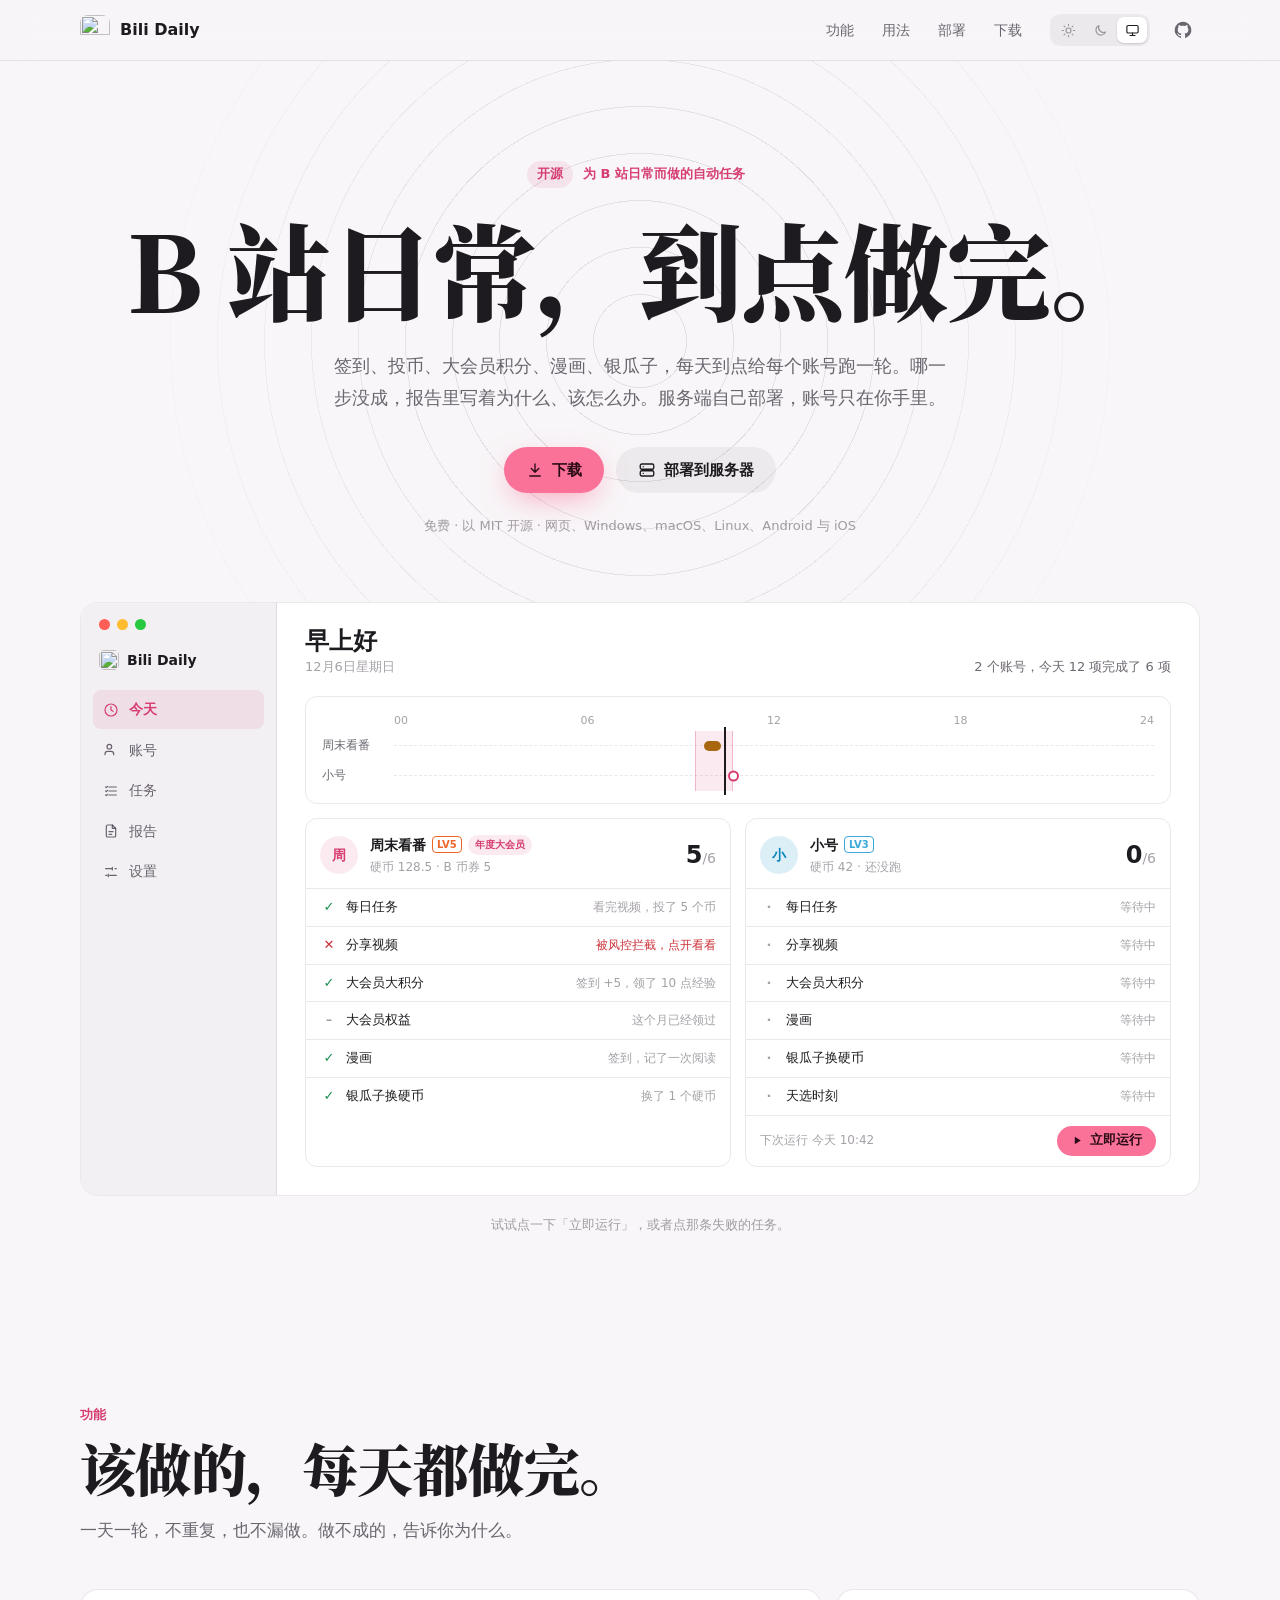
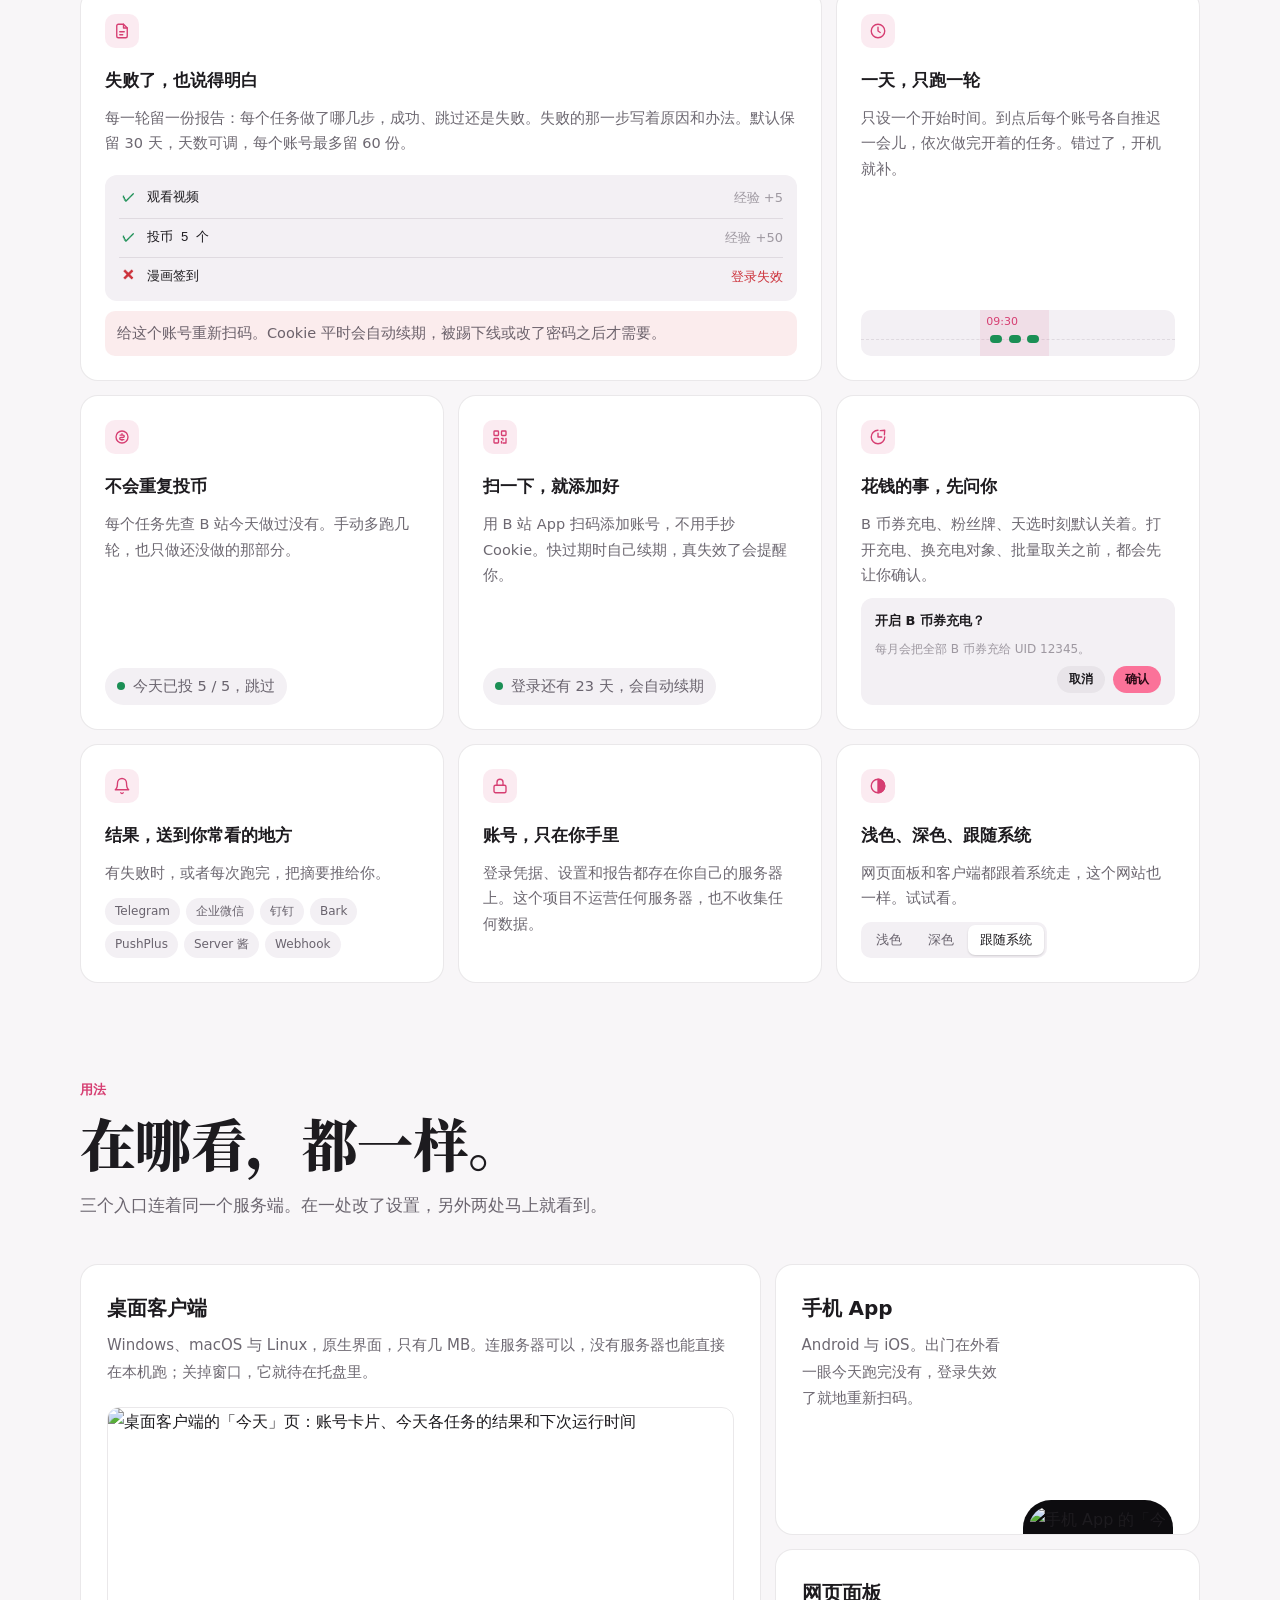
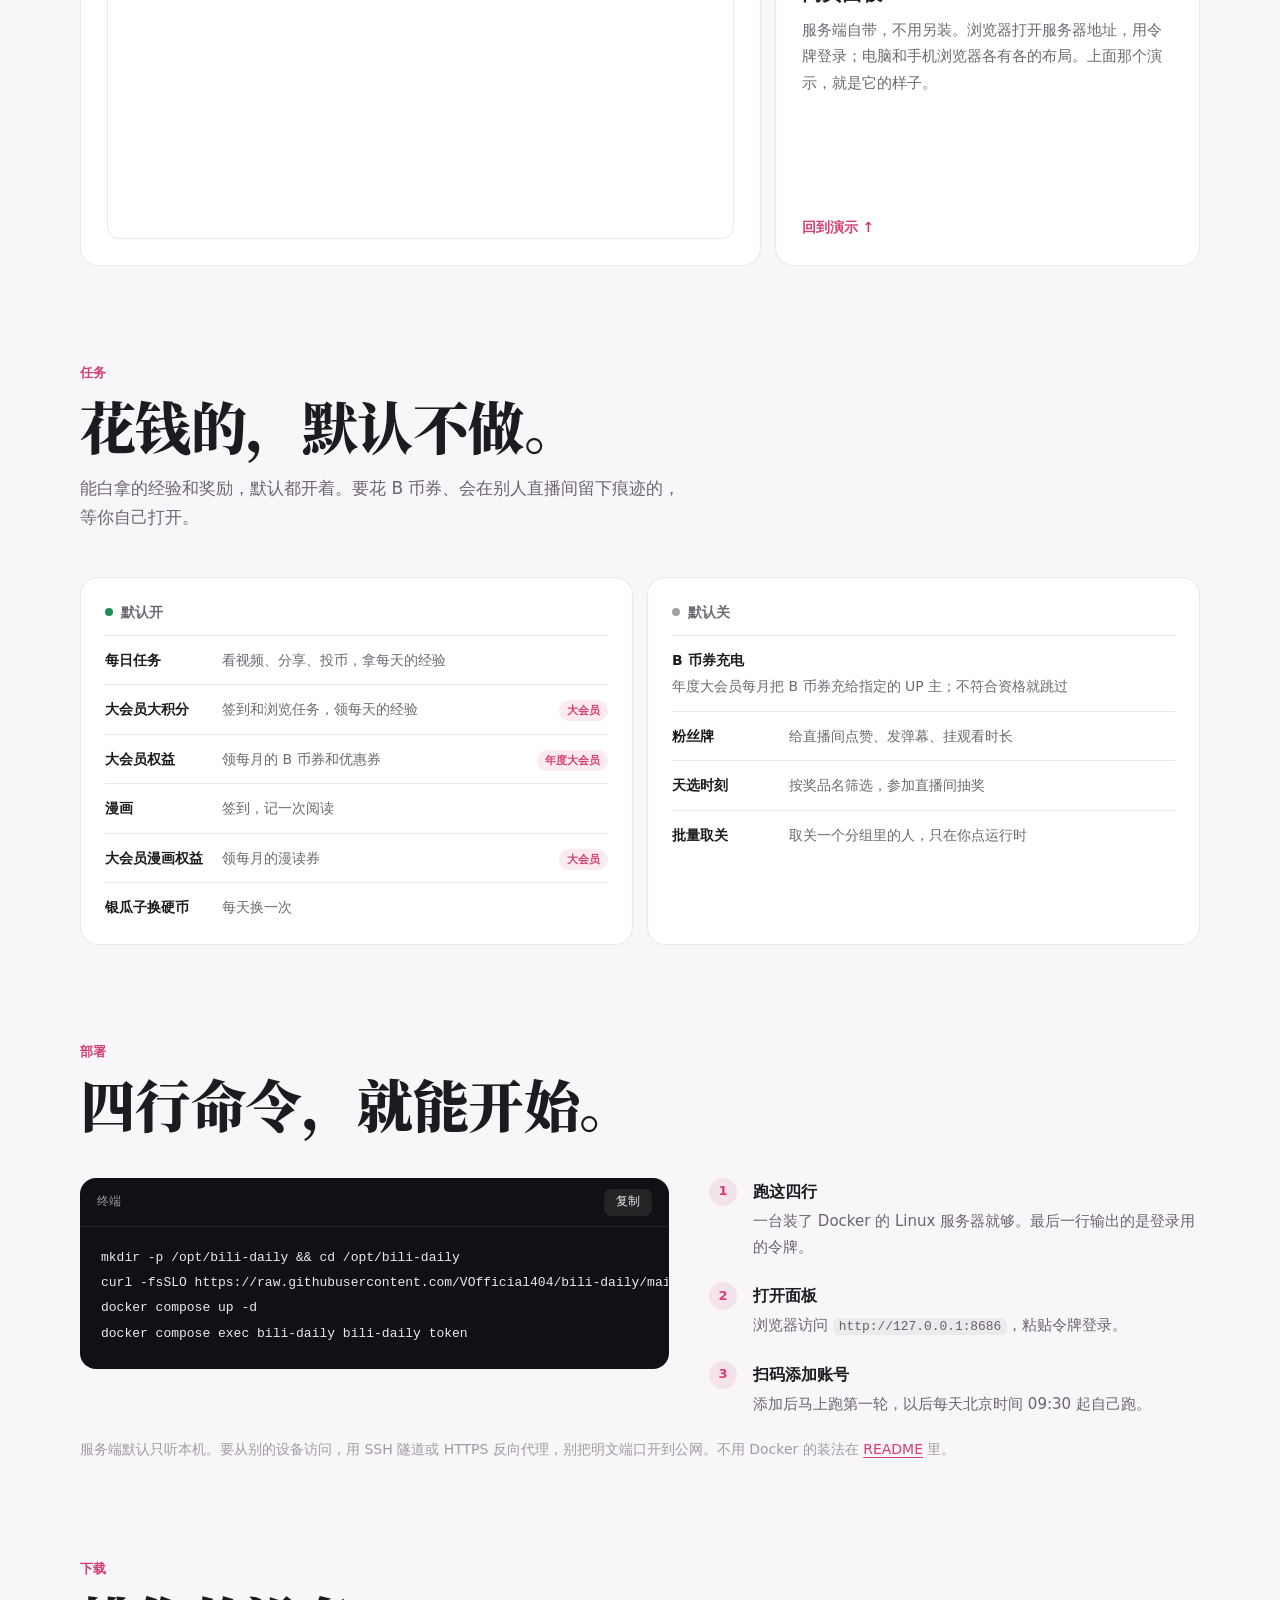
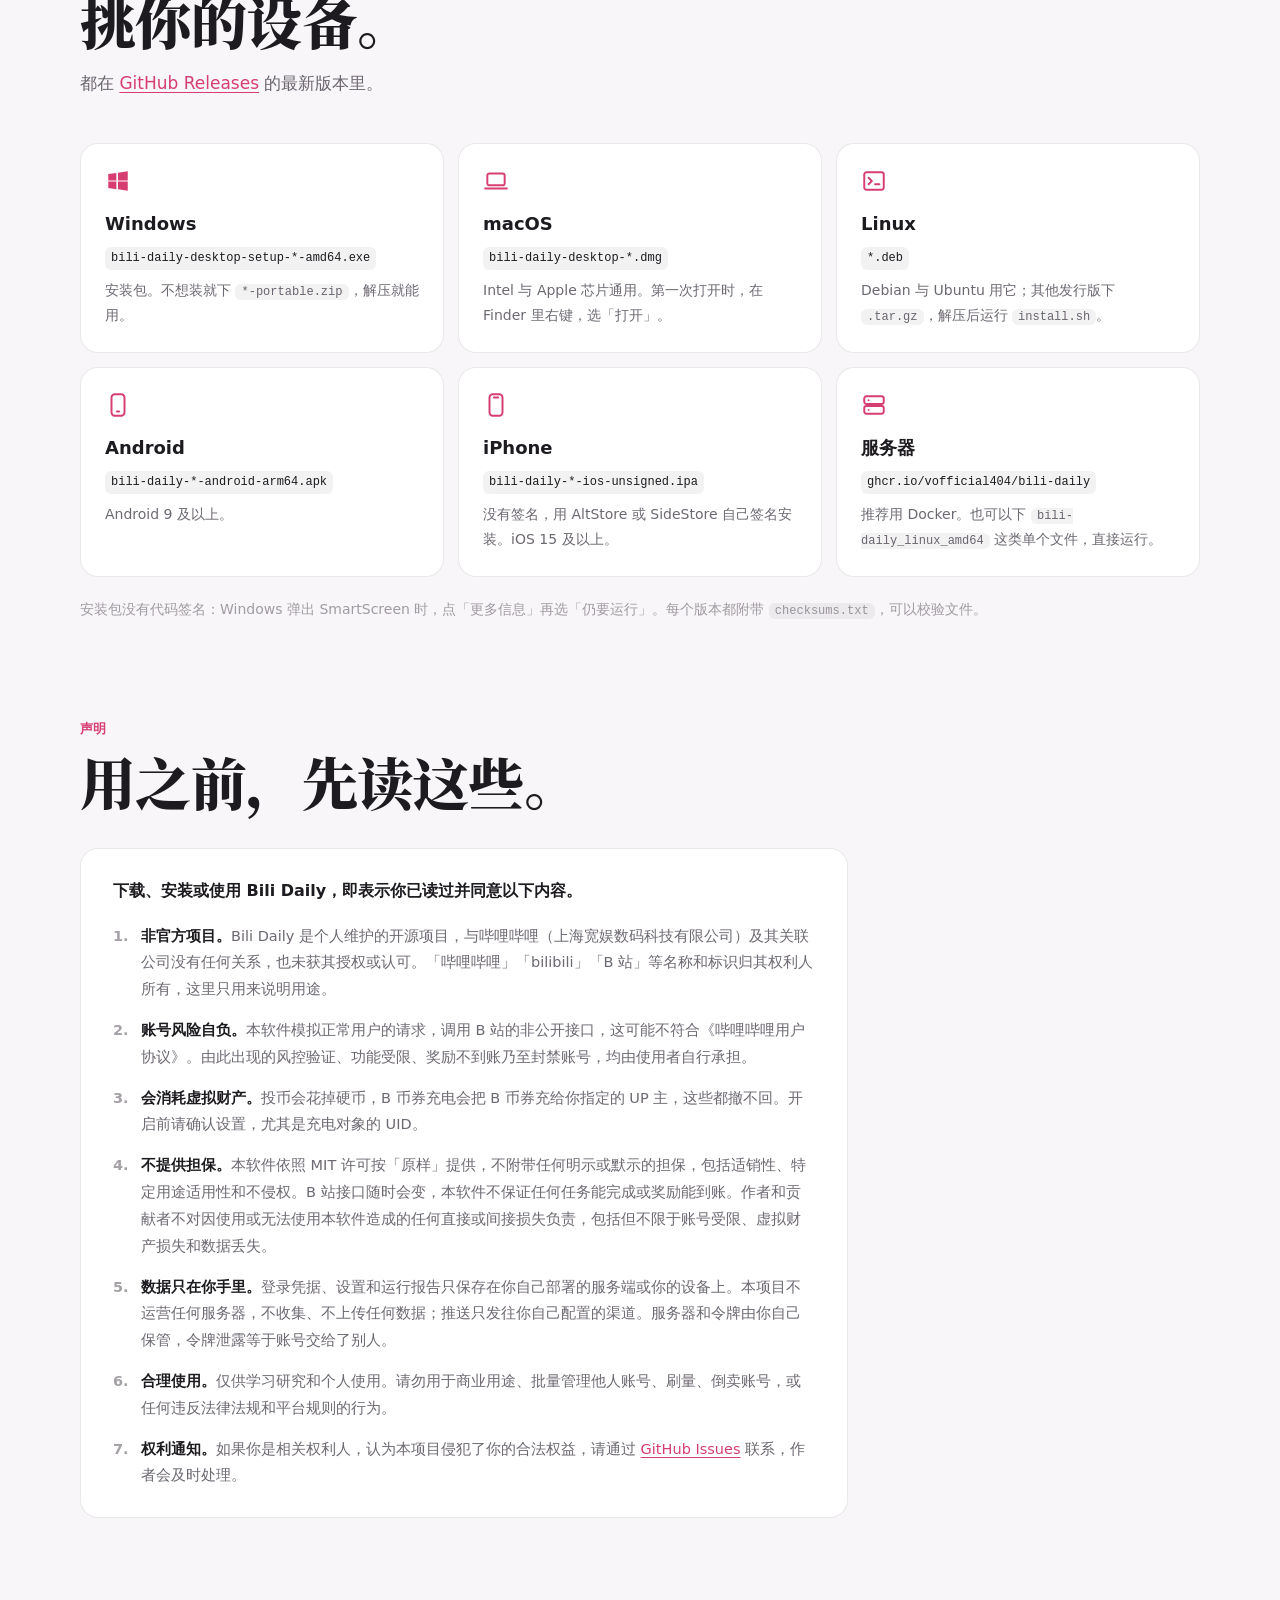
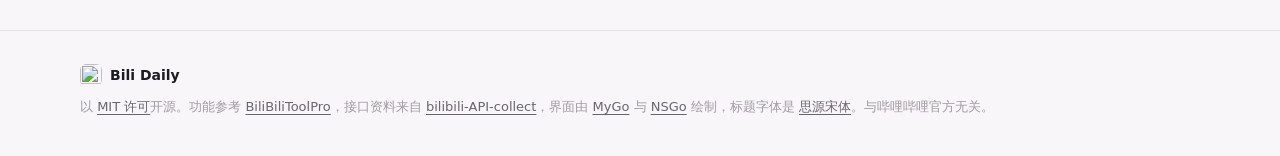
==== commit ffdcd784: "报告按天清理、UP 主资料预览与大会员任务资格修复" ====
--- a/site/index.html
+++ b/site/index.html
@@ -145,7 +145,7 @@
     <article class="cell span2">
       <span class="ico"><svg viewBox="0 0 24 24"><path d="M14 3H7a2 2 0 0 0-2 2v14a2 2 0 0 0 2 2h10a2 2 0 0 0 2-2V8z"/><path d="M14 3v5h5M9 13h6M9 17h4"/></svg></span>
       <h3>失败了，也说得明白</h3>
-      <p>每一轮留一份报告：每个任务做了哪几步，成功、跳过还是失败。失败的那一步写着原因和办法，不用去翻日志。</p>
+      <p>每一轮留一份报告：每个任务做了哪几步，成功、跳过还是失败。失败的那一步写着原因和办法。默认保留 30 天，天数可调，每个账号最多留 60 份。</p>
       <ol class="mini-steps">
         <li class="is-ok"><span class="g">✓</span>观看视频<span>经验 +5</span></li>
         <li class="is-ok"><span class="g">✓</span>投币 5 个<span>经验 +50</span></li>
@@ -248,7 +248,7 @@
       <ul>
         <li><b>每日任务</b>看视频、分享、投币，拿每天的经验</li>
         <li><b>大会员大积分</b>签到和浏览任务，领每天的经验<em>大会员</em></li>
-        <li><b>大会员权益</b>领每月的 B 币券和优惠券<em>大会员</em></li>
+        <li><b>大会员权益</b>领每月的 B 币券和优惠券<em>年度大会员</em></li>
         <li><b>漫画</b>签到，记一次阅读</li>
         <li><b>大会员漫画权益</b>领每月的漫读券<em>大会员</em></li>
         <li><b>银瓜子换硬币</b>每天换一次</li>
@@ -257,7 +257,7 @@
     <div class="task-col">
       <h3><span class="dot off"></span>默认关</h3>
       <ul>
-        <li><b>B 币券充电</b>每月把 B 币券充给你指定的 UP 主，免得过期</li>
+        <li><b>B 币券充电</b>年度大会员每月把 B 币券充给指定的 UP 主；不符合资格就跳过</li>
         <li><b>粉丝牌</b>给直播间点赞、发弹幕、挂观看时长</li>
         <li><b>天选时刻</b>按奖品名筛选，参加直播间抽奖</li>
         <li><b>批量取关</b>取关一个分组里的人，只在你点运行时</li>
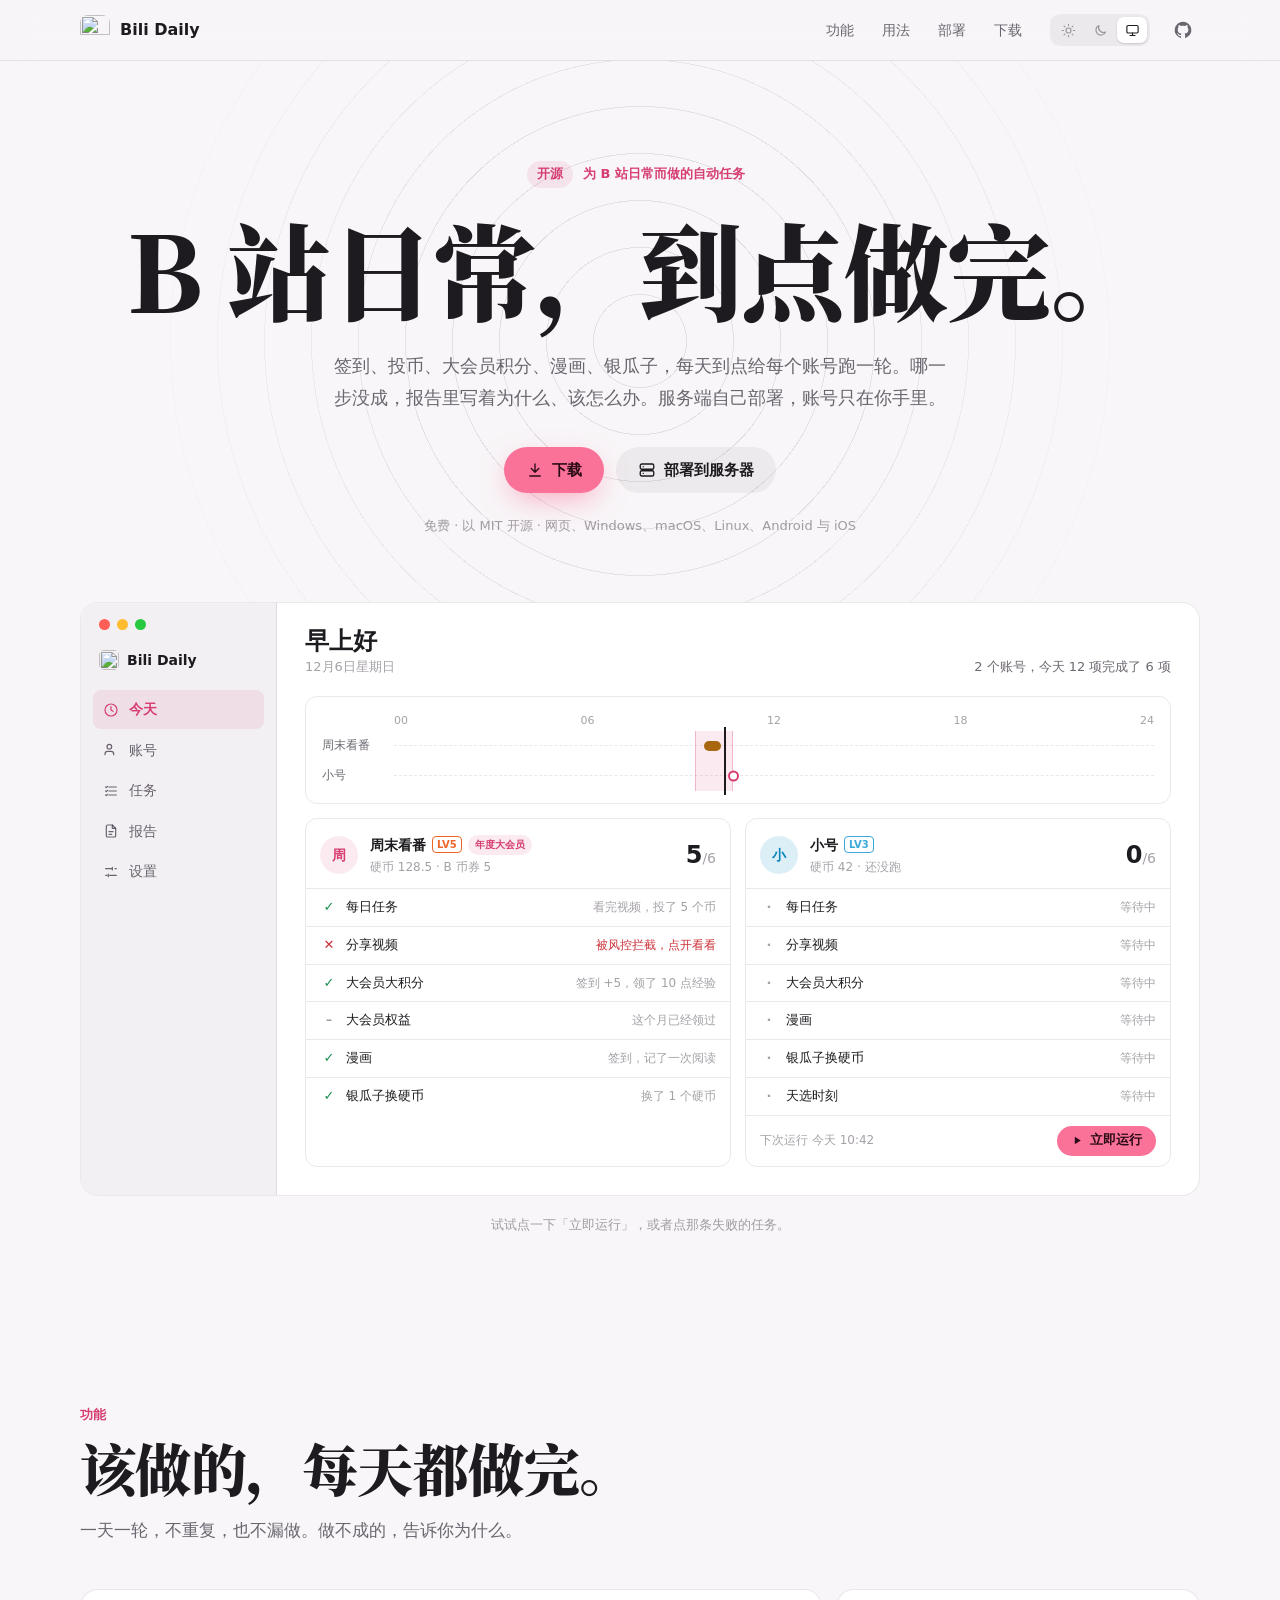
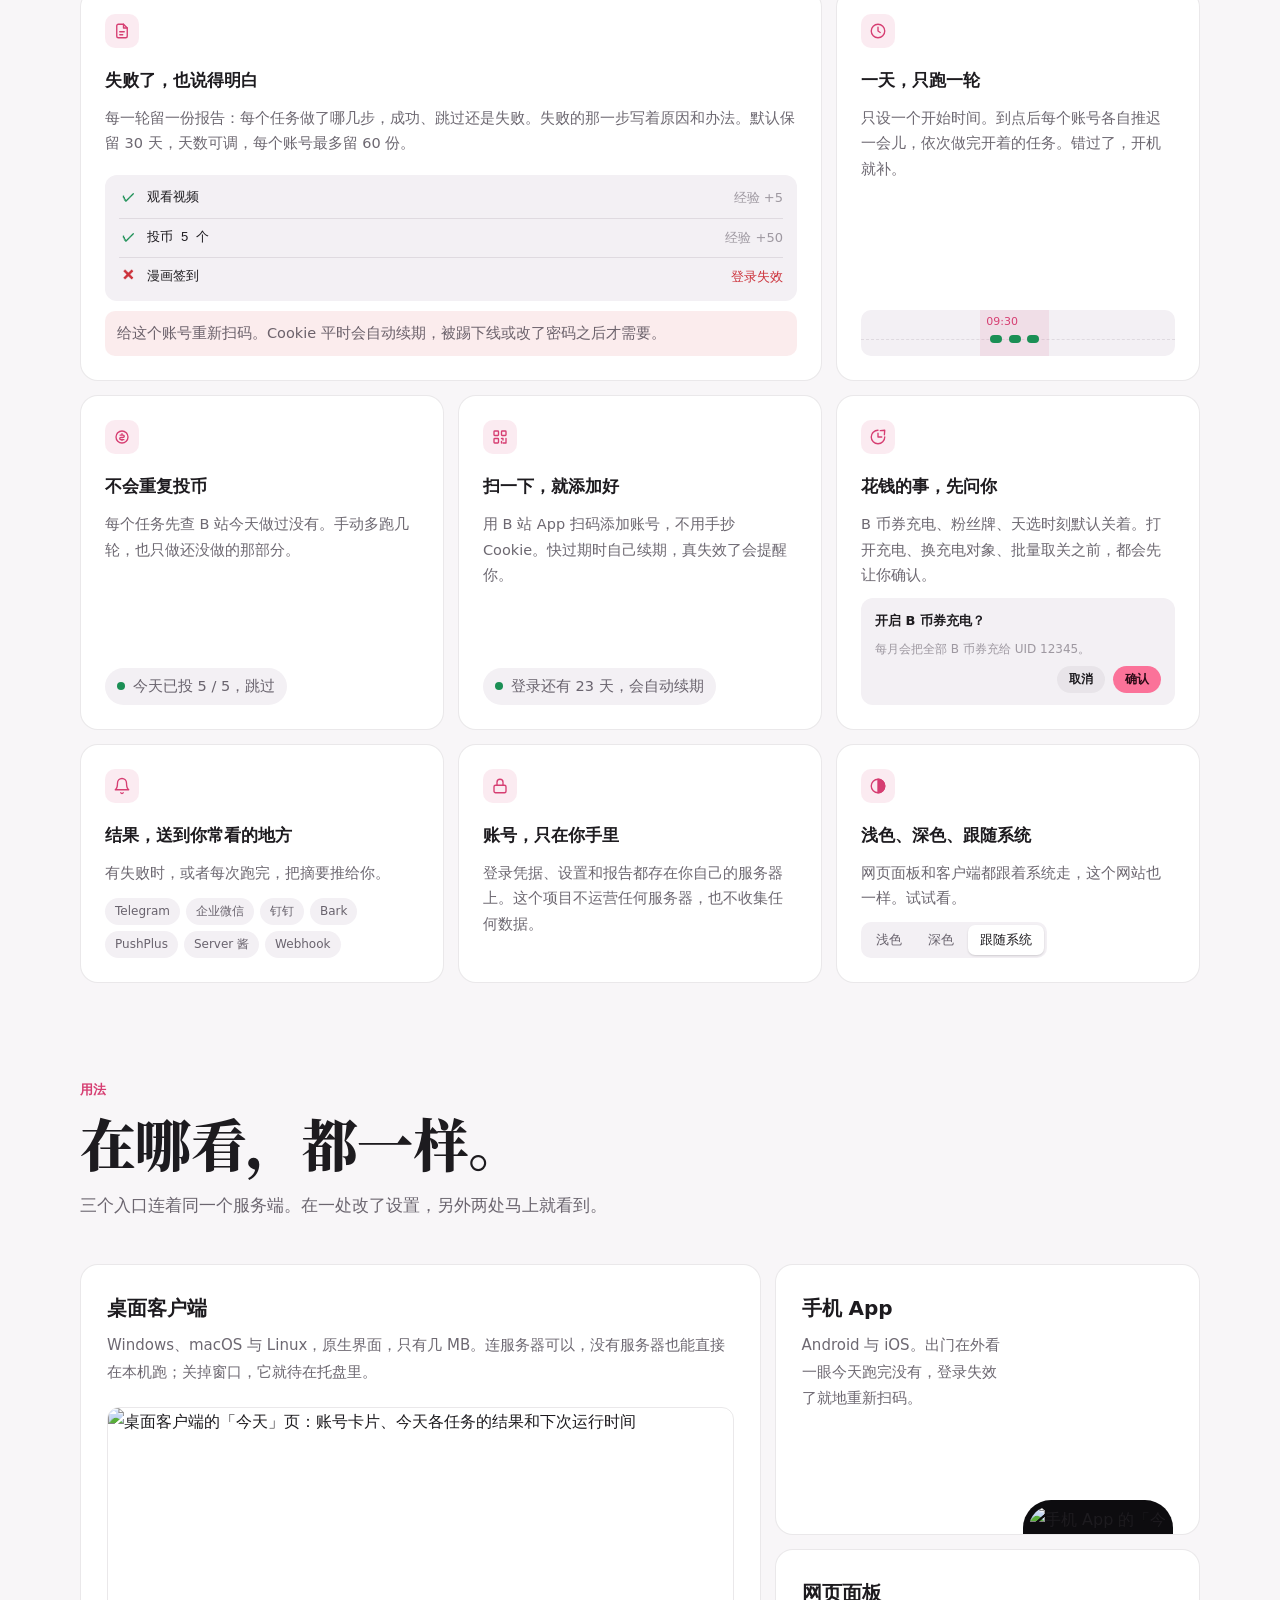
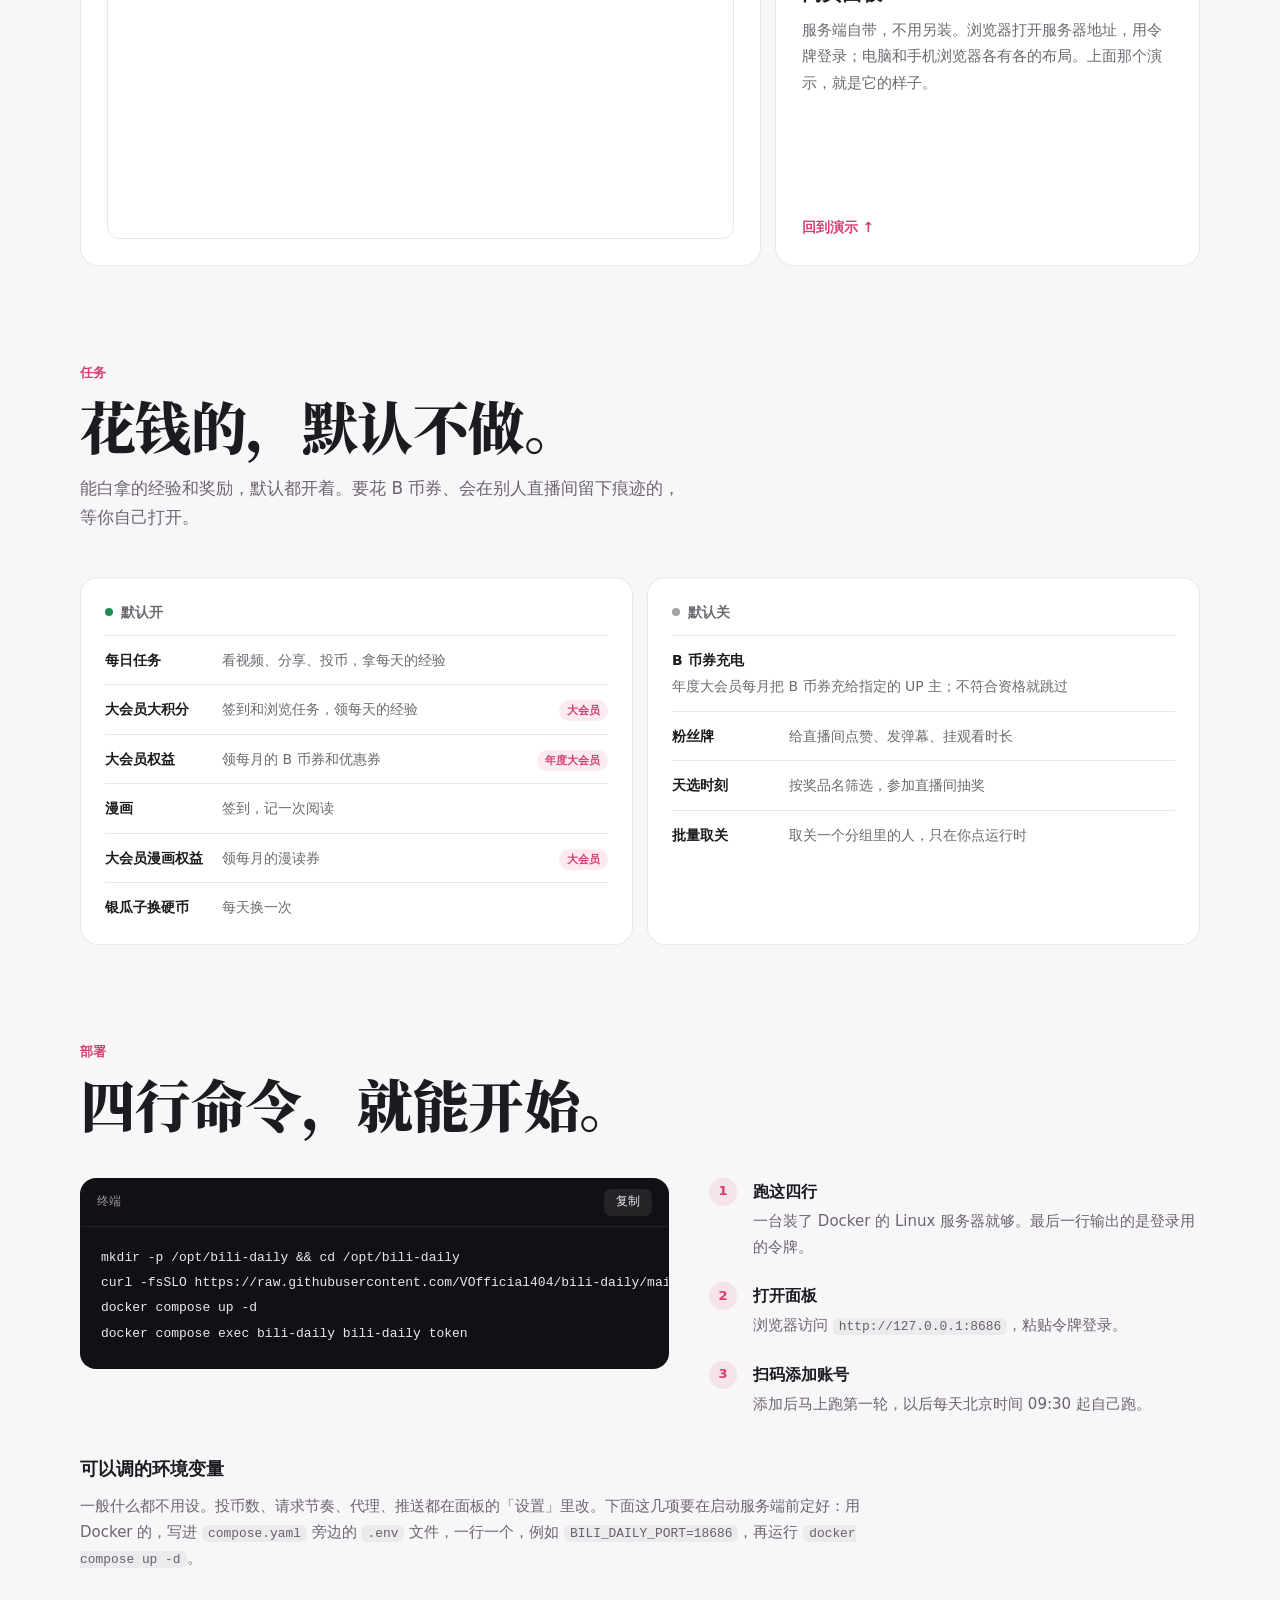
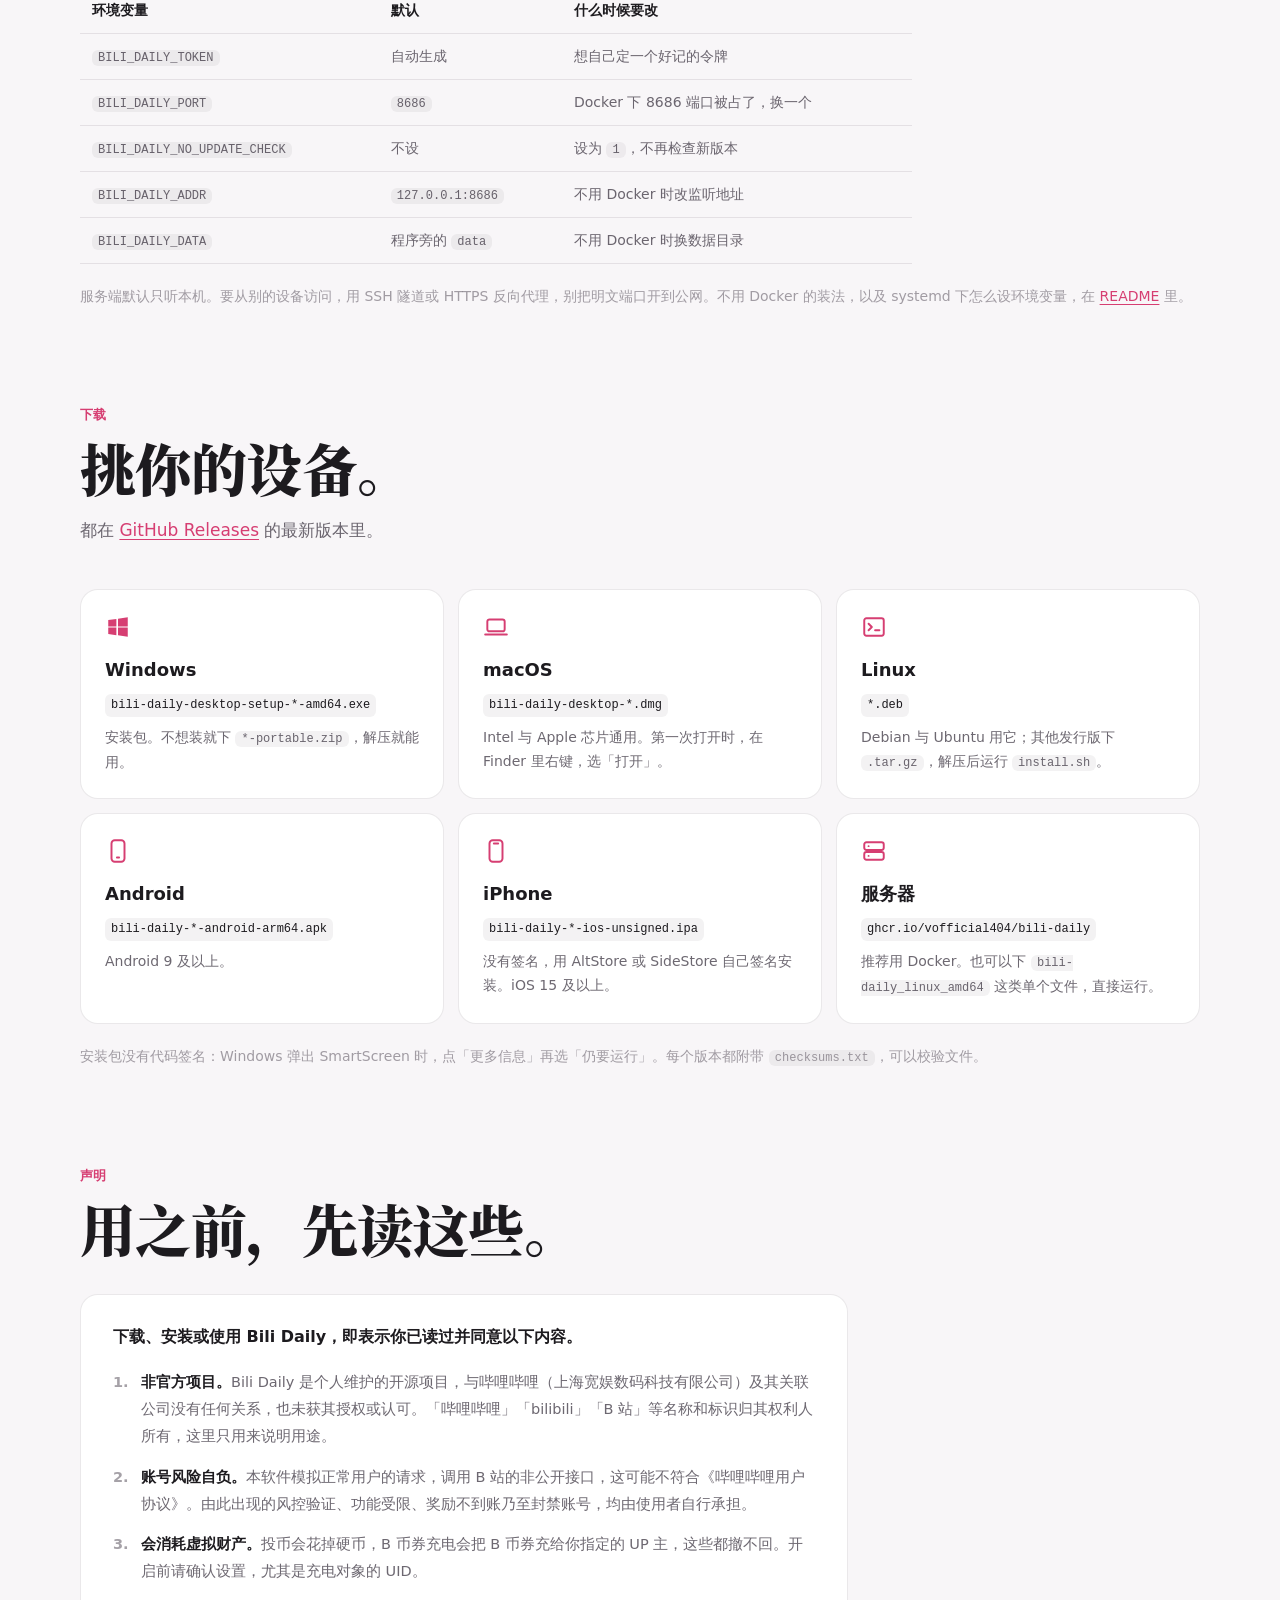
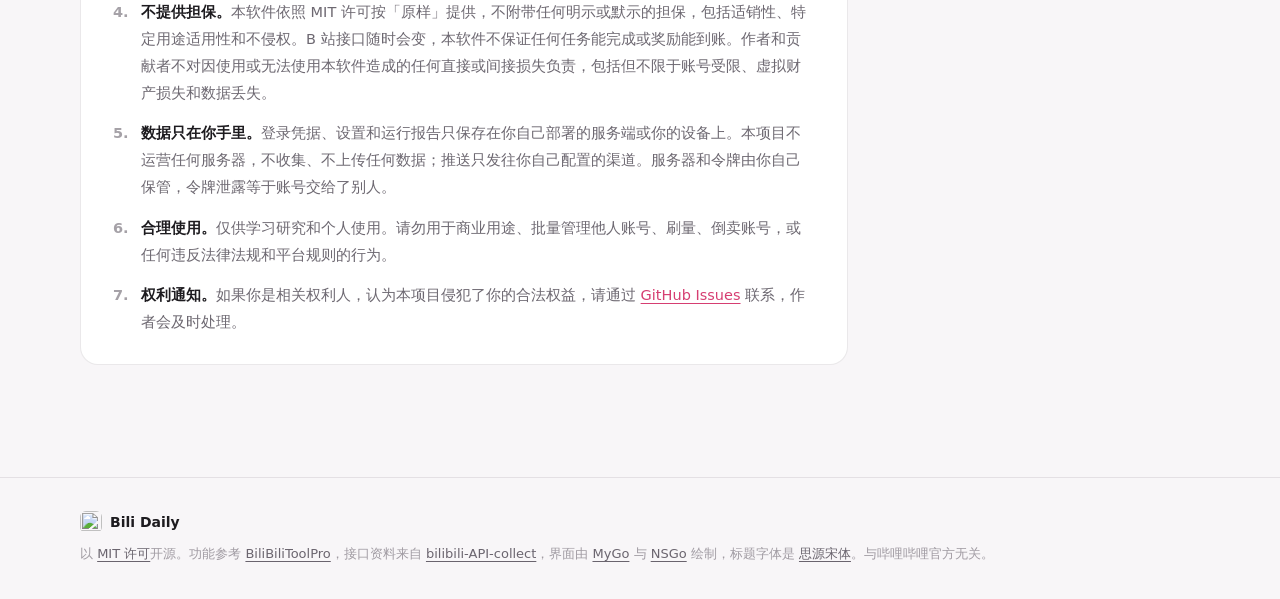
==== commit 28384a8d: "README 和项目主页说明环境变量怎么设 - 列出全部环境变量、默认值和什么时候要改，分 Docker、安装脚本、直接运行三种装法说明怎么设 - compose.yaml 可以从 .env 读 BI" ====
--- a/site/index.html
+++ b/site/index.html
@@ -283,7 +283,21 @@
       <li><b>扫码添加账号</b>添加后马上跑第一轮，以后每天北京时间 09:30 起自己跑。</li>
     </ol>
   </div>
-  <p class="note">服务端默认只听本机。要从别的设备访问，用 SSH 隧道或 HTTPS 反向代理，别把明文端口开到公网。不用 Docker 的装法在 <a href="https://github.com/VOfficial404/bili-daily#四行命令就能开始">README</a> 里。</p>
+  <div class="envs">
+    <h3>可以调的环境变量</h3>
+    <p>一般什么都不用设。投币数、请求节奏、代理、推送都在面板的「设置」里改。下面这几项要在启动服务端前定好：用 Docker 的，写进 <code>compose.yaml</code> 旁边的 <code>.env</code> 文件，一行一个，例如 <code>BILI_DAILY_PORT=18686</code>，再运行 <code>docker compose up -d</code>。</p>
+    <table>
+      <thead><tr><th>环境变量</th><th>默认</th><th>什么时候要改</th></tr></thead>
+      <tbody>
+        <tr><td><code>BILI_DAILY_TOKEN</code></td><td>自动生成</td><td>想自己定一个好记的令牌</td></tr>
+        <tr><td><code>BILI_DAILY_PORT</code></td><td><code>8686</code></td><td>Docker 下 8686 端口被占了，换一个</td></tr>
+        <tr><td><code>BILI_DAILY_NO_UPDATE_CHECK</code></td><td>不设</td><td>设为 <code>1</code>，不再检查新版本</td></tr>
+        <tr><td><code>BILI_DAILY_ADDR</code></td><td><code>127.0.0.1:8686</code></td><td>不用 Docker 时改监听地址</td></tr>
+        <tr><td><code>BILI_DAILY_DATA</code></td><td>程序旁的 <code>data</code></td><td>不用 Docker 时换数据目录</td></tr>
+      </tbody>
+    </table>
+  </div>
+  <p class="note">服务端默认只听本机。要从别的设备访问，用 SSH 隧道或 HTTPS 反向代理，别把明文端口开到公网。不用 Docker 的装法，以及 systemd 下怎么设环境变量，在 <a href="https://github.com/VOfficial404/bili-daily#环境变量">README</a> 里。</p>
 </section>
 
 <section id="download" class="sec wrap">
--- a/site/style.css
+++ b/site/style.css
@@ -260,6 +260,14 @@
 .howto li b { display: block; color: var(--ink); font-size: 16px; margin-bottom: 2px; }
 .howto li::before { content: counter(n); position: absolute; left: 0; top: 0; width: 28px; height: 28px; border-radius: 50%; display: grid; place-items: center; font-size: 13px; font-weight: 750; background: var(--accent-soft); color: var(--accent); }
 @media (max-width: 860px) { .deploy { grid-template-columns: 1fr; gap: 28px; } }
+.envs { margin-top: 36px; max-width: 52em; }
+.envs h3 { font-size: 18px; color: var(--ink); }
+.envs p { margin-top: 8px; color: var(--ink-2); font-size: 15px; }
+.envs table { margin-top: 16px; width: 100%; border-collapse: collapse; font-size: 14px; }
+.envs th, .envs td { text-align: left; padding: 10px 12px; border-bottom: 1px solid var(--line); color: var(--ink-2); vertical-align: top; }
+.envs th { color: var(--ink); font-weight: 650; }
+.envs td code { white-space: nowrap; overflow-wrap: normal; }
+@media (max-width: 640px) { .envs table { display: block; overflow-x: auto; } .envs td:last-child { min-width: 11em; } }
 
 /* 下载 */
 .dl-grid { display: grid; grid-template-columns: repeat(3, 1fr); gap: 14px; margin-top: 44px; }
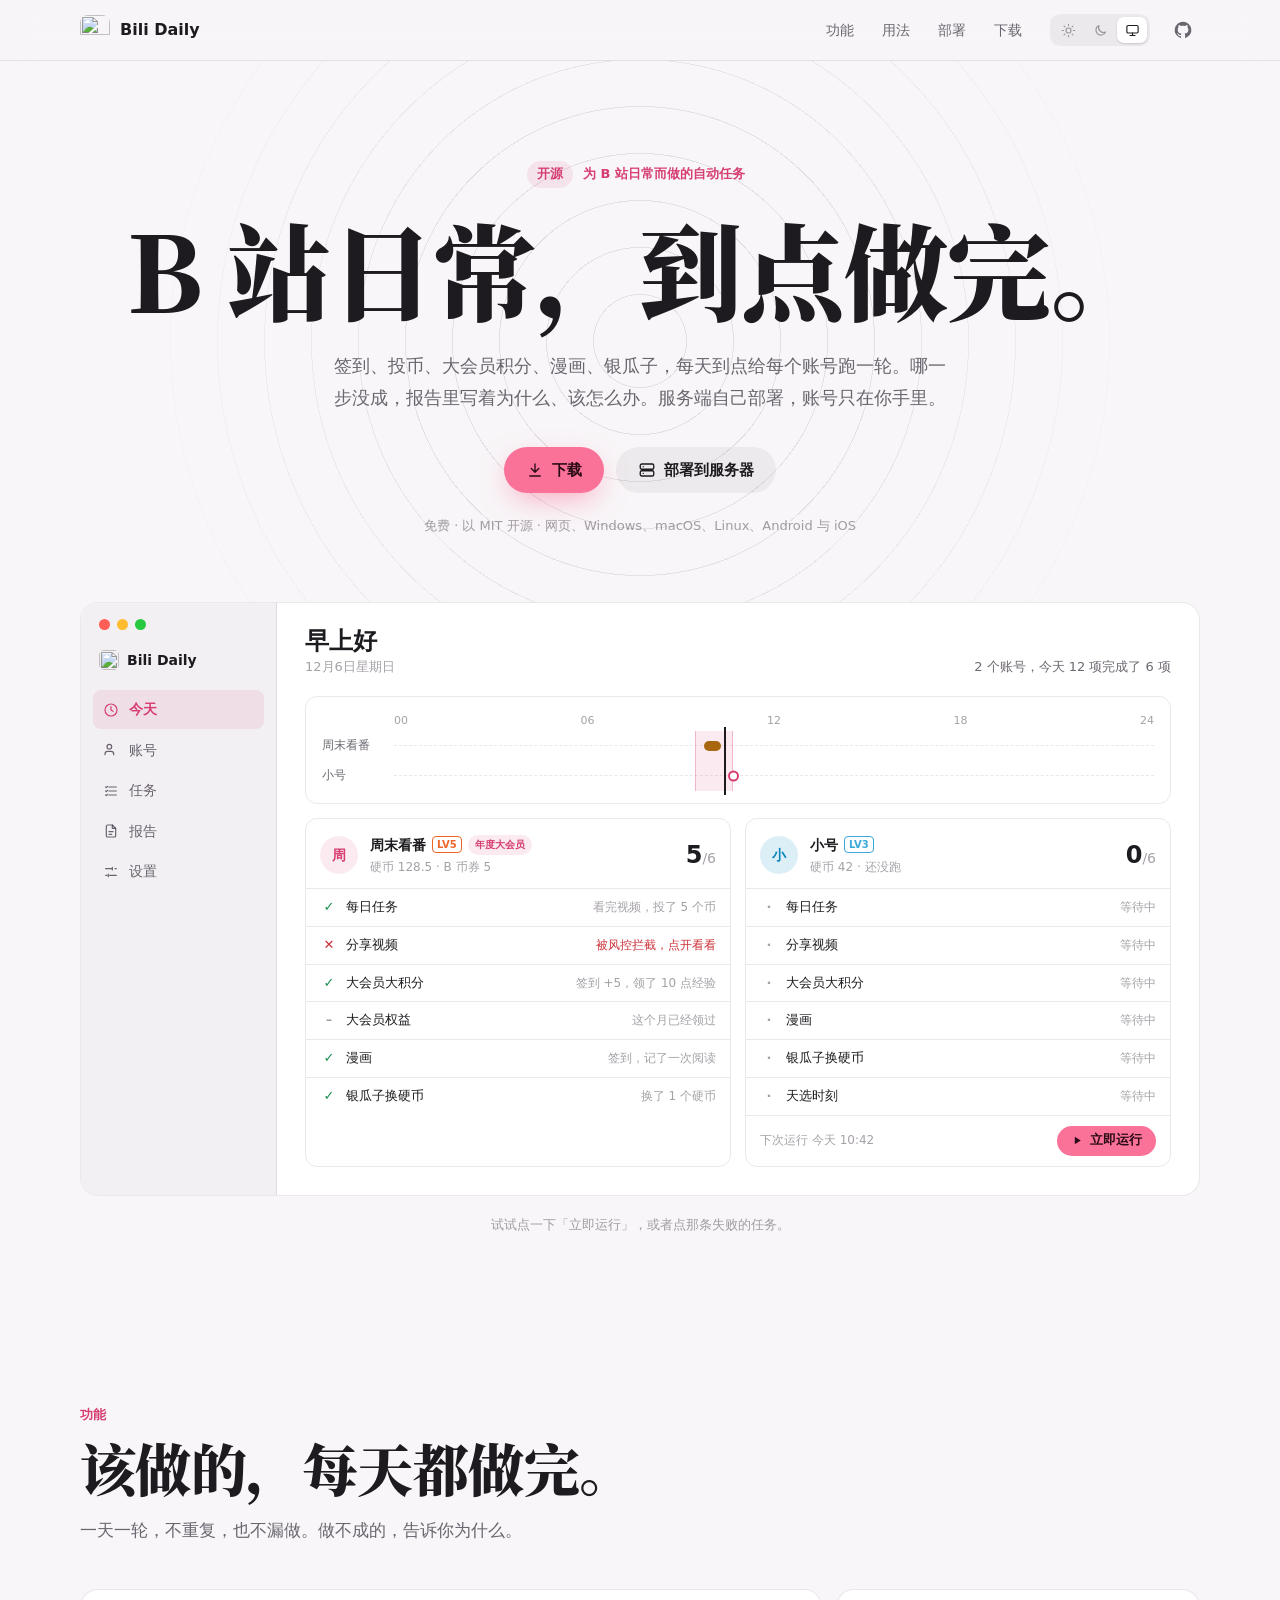
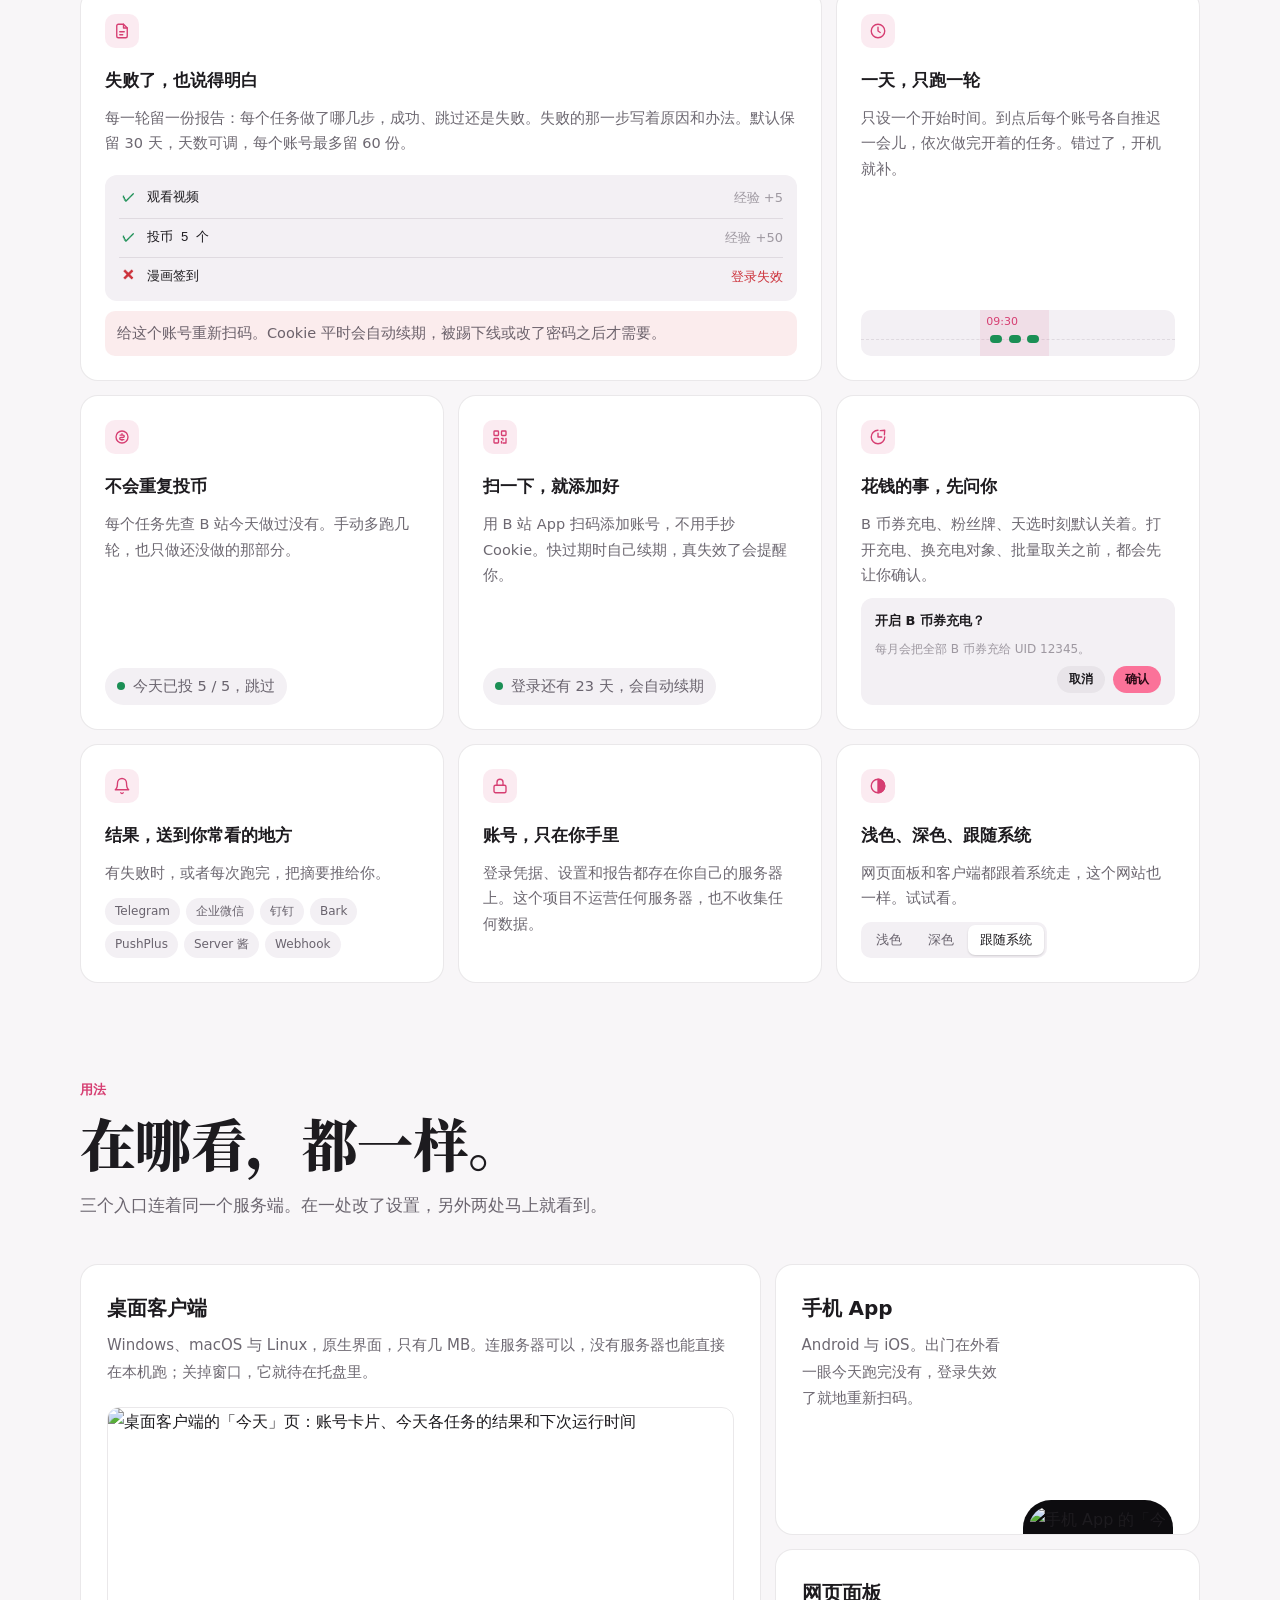
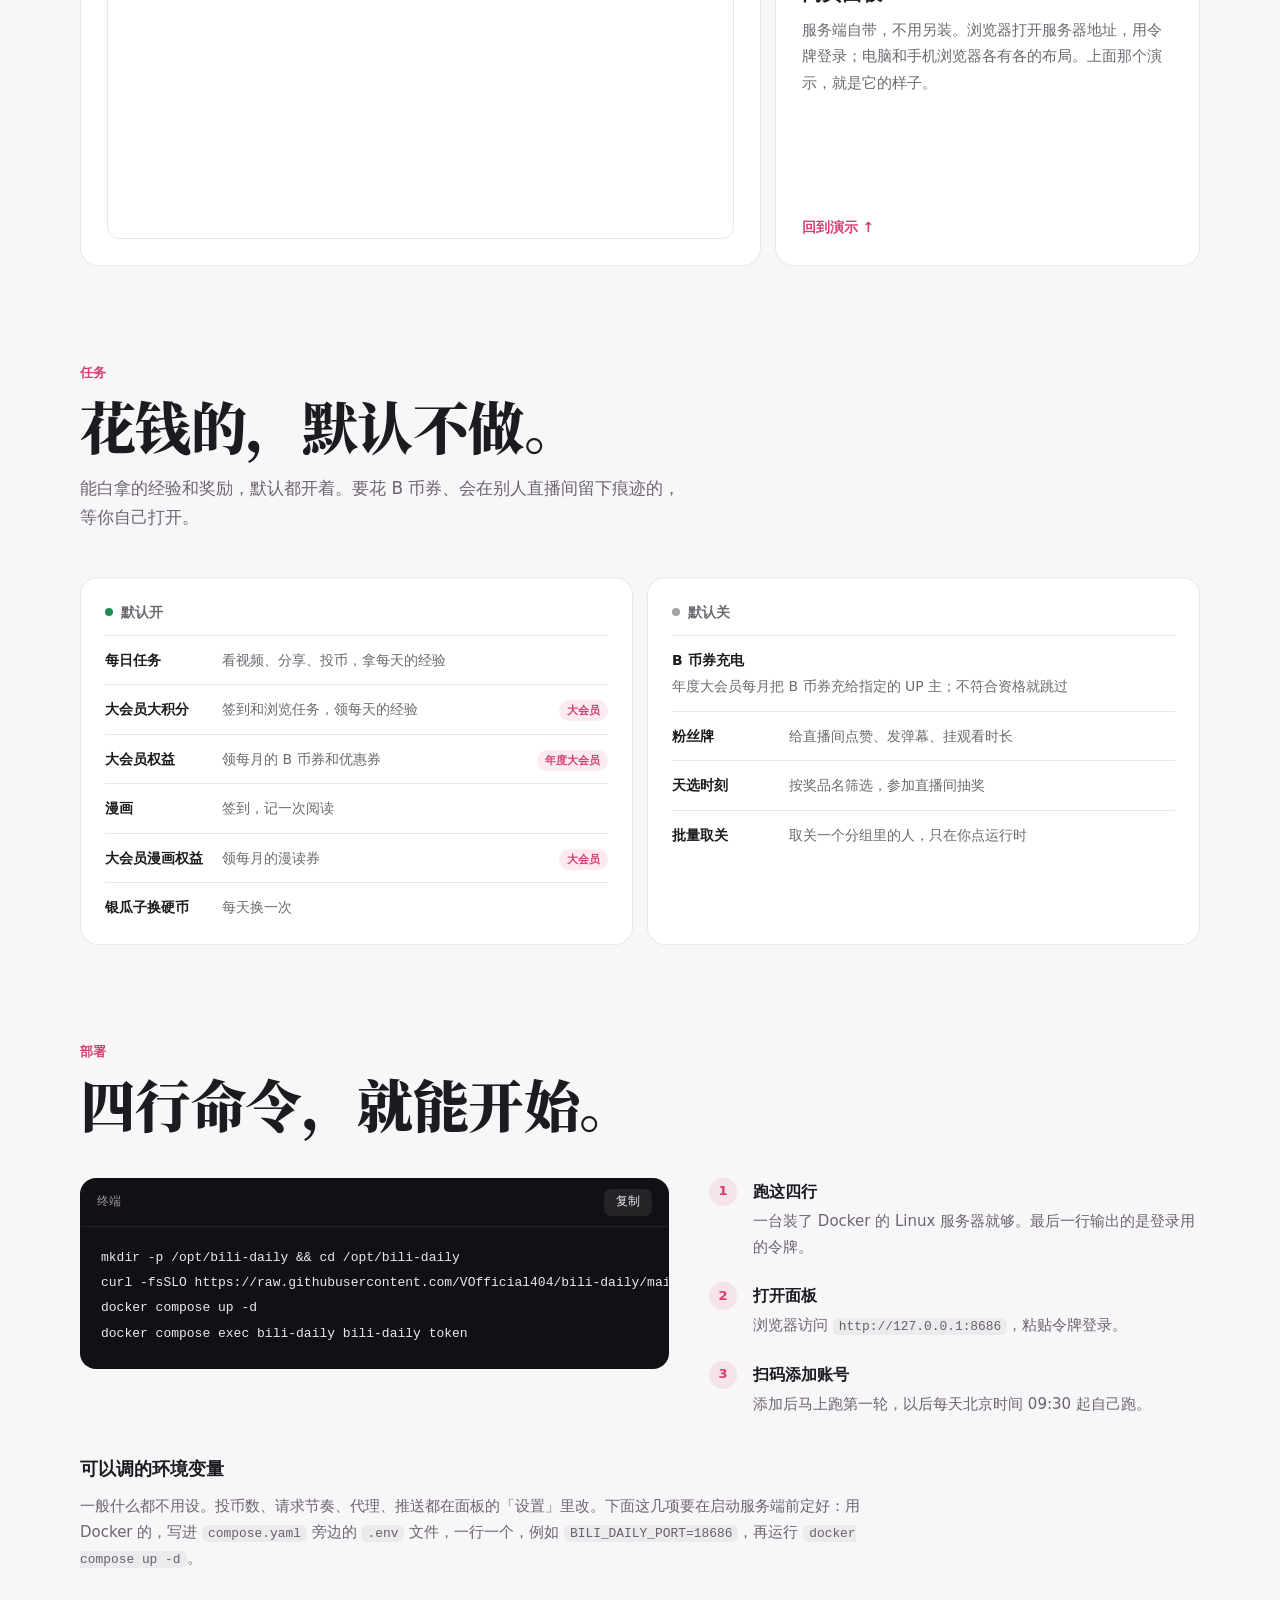
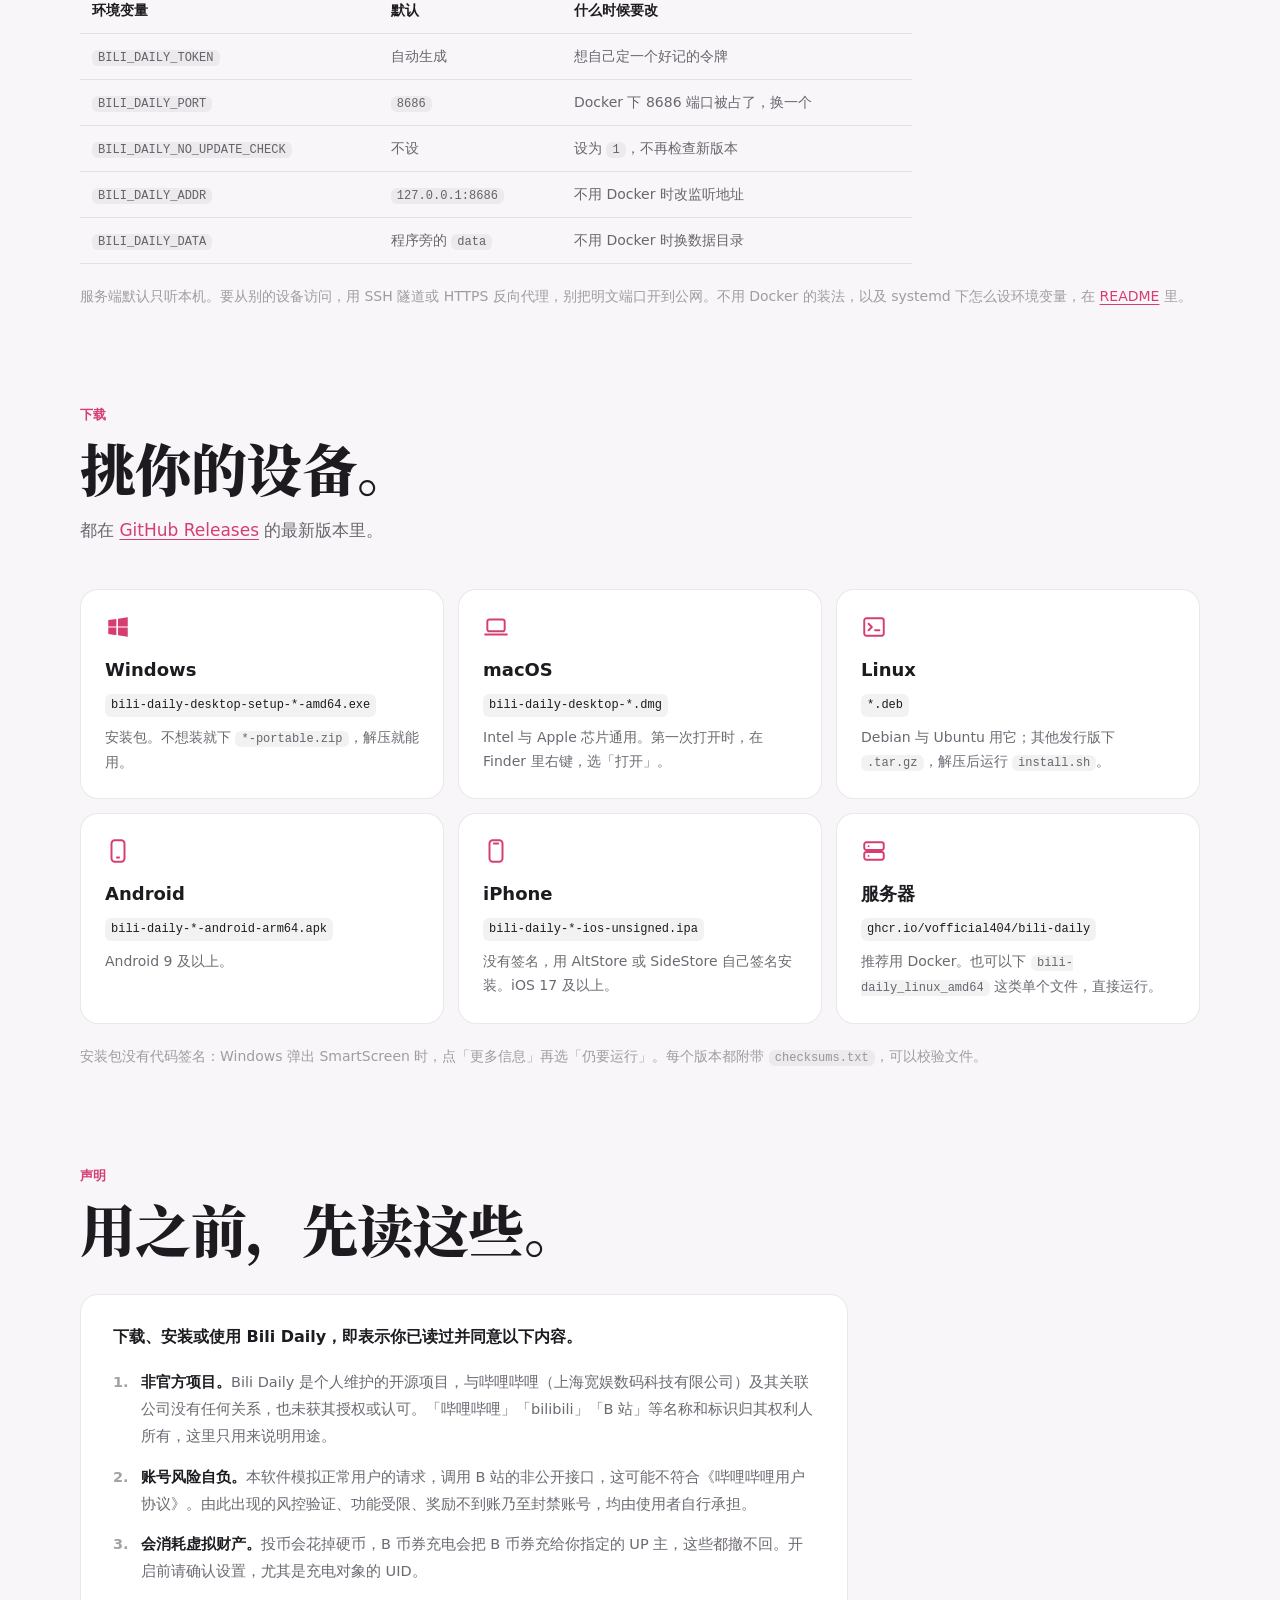
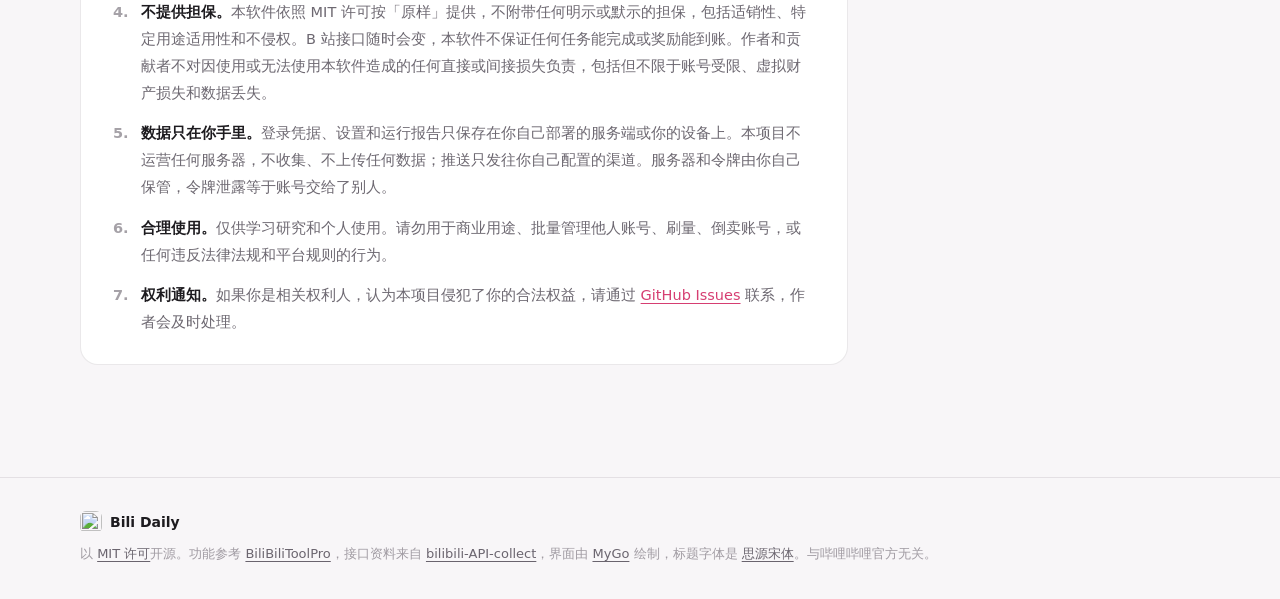
==== commit 6862e6d1: "手机 App 迁到 MyGo：和桌面共用 app/，去掉 NSGo 版 - app/ 增加手机入口、后台补跑、扫码跳转 B 站 App - 第一次启动时搬来 NSGo 版的本机数据、服务器地址、代理和" ====
--- a/site/index.html
+++ b/site/index.html
@@ -328,7 +328,7 @@
     <a class="dl" href="https://github.com/VOfficial404/bili-daily/releases/latest">
       <svg viewBox="0 0 24 24" aria-hidden="true"><rect x="6" y="2" width="12" height="20" rx="3"/><path d="M10 5h4"/></svg>
       <h3>iPhone</h3><code>bili-daily-*-ios-unsigned.ipa</code>
-      <p>没有签名，用 AltStore 或 SideStore 自己签名安装。iOS 15 及以上。</p>
+      <p>没有签名，用 AltStore 或 SideStore 自己签名安装。iOS 17 及以上。</p>
     </a>
     <a class="dl" href="#deploy">
       <svg viewBox="0 0 24 24" aria-hidden="true"><rect x="3" y="4" width="18" height="7" rx="2"/><rect x="3" y="13" width="18" height="7" rx="2"/><path d="M7 7.5h.01M7 16.5h.01"/></svg>
@@ -361,7 +361,7 @@
 <footer class="foot">
   <div class="wrap foot-inner">
     <p class="foot-brand"><img src="icon.svg" width="22" height="22" alt="">Bili Daily</p>
-    <p>以 <a href="https://github.com/VOfficial404/bili-daily/blob/main/LICENSE">MIT 许可</a>开源。功能参考 <a href="https://github.com/RayWangQvQ/BiliBiliToolPro">BiliBiliToolPro</a>，接口资料来自 <a href="https://github.com/SocialSisterYi/bilibili-API-collect">bilibili-API-collect</a>，界面由 <a href="https://mygo.run">MyGo</a> 与 <a href="https://github.com/nsgo-dev/nsgo">NSGo</a> 绘制，标题字体是 <a href="https://github.com/notofonts/noto-cjk">思源宋体</a>。与哔哩哔哩官方无关。</p>
+    <p>以 <a href="https://github.com/VOfficial404/bili-daily/blob/main/LICENSE">MIT 许可</a>开源。功能参考 <a href="https://github.com/RayWangQvQ/BiliBiliToolPro">BiliBiliToolPro</a>，接口资料来自 <a href="https://github.com/SocialSisterYi/bilibili-API-collect">bilibili-API-collect</a>，界面由 <a href="https://mygo.run">MyGo</a> 绘制，标题字体是 <a href="https://github.com/notofonts/noto-cjk">思源宋体</a>。与哔哩哔哩官方无关。</p>
   </div>
 </footer>
 
